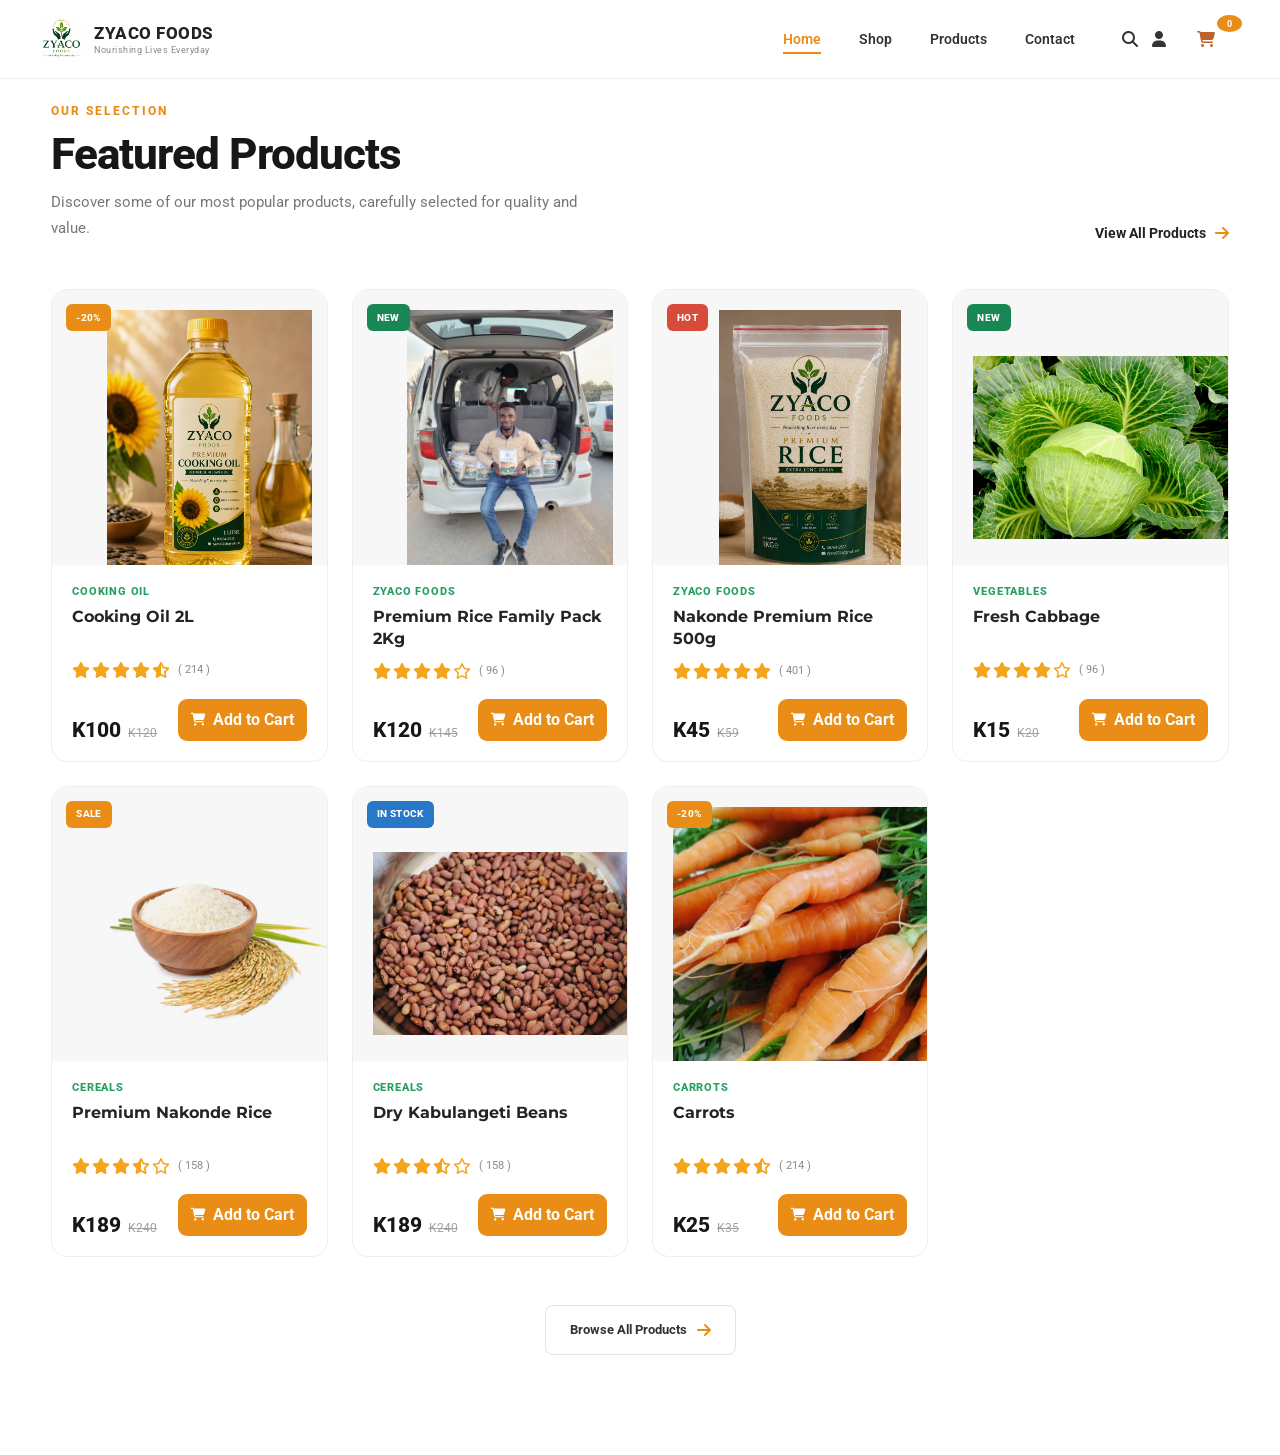
==== current.html @ b807fae6 "Add files via upload ziaco preview" ====
<!DOCTYPE html>
<html lang="en">
<head>
    <meta charset="UTF-8">
    <meta name="viewport" content="width=device-width, initial-scale=1.0">
    <title>Visa V</title>
    <!--GOOGLE FONTS LINKS-->
   <link
rel="stylesheet"
href="https://cdnjs.cloudflare.com/ajax/libs/font-awesome/6.5.1/css/all.min.css">

<!-- Google Fonts -->
<link rel="preconnect" href="https://fonts.googleapis.com">
<link rel="preconnect" href="https://fonts.gstatic.com" crossorigin>

<link
    href="https://fonts.googleapis.com/css2?family=Montserrat:wght@500;600;700;800&family=Roboto:wght@300;400;500;600;700;800&display=swap"
    rel="stylesheet">
    <link rel="stylesheet" href="CSS/global.css">
    <link rel="stylesheet" href="CSS/currentHeader.css">
    <link rel="stylesheet" href="CSS/currentHero.css">
    <link rel="stylesheet" href="CSS/featured-products.css">
    <link rel="stylesheet" href="CSS/current-featured.css">

</head>
<body>
<header class="site-header" id="siteHeader">

    <div class="header-container">

        <!-- LOGO -->
        <a href="index.html" class="brand" aria-label="Zyaco Foods Home">

            <div class="brand-logo">
                <img src="images/logo.jpeg" alt="Zyaco Foods logo">
            </div>

            <div class="brand-text">
                <span class="brand-name">ZYACO FOODS</span>
                <span class="brand-tagline">Nourishing Lives Everyday</span>
            </div>

        </a>


        <!-- DESKTOP / MOBILE NAVIGATION -->
        <nav class="main-navigation" id="mainNavigation" aria-label="Main navigation">

            <ul class="nav-list">

                <li class="nav-item">
                    <a href="index.html" class="nav-link active">
                        Home
                    </a>
                </li>

                <li class="nav-item">
                    <a href="shop.html" class="nav-link">
                        Shop
                    </a>
                </li>

                <li class="nav-item">
                    <a href="products.html" class="nav-link">
                        Products
                    </a>
                </li>

                <li class="nav-item">
                    <a href="contact.html" class="nav-link">
                        Contact
                    </a>
                </li>

            </ul>

        </nav>


        <!-- HEADER ACTIONS -->
        <div class="header-actions">

            <!-- SEARCH -->
            <button
                class="header-action search-btn"
                type="button"
                aria-label="Search products"
                title="Search">
                <i class="fas fa-search"></i>
            </button>


            <!-- ACCOUNT -->
            <a
                href="account.html"
                class="header-action account-btn"
                aria-label="My account"
                title="My account">
                <i class="fas fa-user"></i>
            </a>


            <!-- CART -->
            <a
                href="cart.html"
                class="header-action cart-btn"
                aria-label="Shopping cart"
                title="Shopping cart">

                <i class="fas fa-shopping-cart"></i>

                <span
                    class="cart-count"
                    id="cartCount">
                    0
                </span>

            </a>


            <!-- MOBILE MENU -->
            <button
                class="menu-toggle"
                id="menuToggle"
                type="button"
                aria-label="Open navigation menu"
                aria-expanded="false"
                aria-controls="mainNavigation">

                <span></span>
                <span></span>
                <span></span>

            </button>

        </div>

    </div>

</header>
<main>


   



<!--====================================
FEATURED PRODUCTS
=====================================-->

<section class="featured-products" id="featuredProducts">

<div class="featured-container">

    <!-- SECTION HEADER -->
    <div class="section-heading">

        <div class="section-heading-content">

            <span class="section-eyebrow">
                OUR SELECTION
            </span>

            <h2>
                Featured Products
            </h2>

            <p>
                Discover some of our most popular products,
                carefully selected for quality and value.
            </p>

        </div>

        <a href="shop.html" class="view-all-products">
            View All Products
            <i class="fas fa-arrow-right"></i>
        </a>

    </div>


    <!-- PRODUCT GRID -->
    <div class="featured-grid">


        <!-- PRODUCT 1 -->
        <article class="product-card">

            <div class="product-media">

                <span class="product-badge sale">
                    -20%
                </span>

                <button
                    class="product-wishlist"
                    type="button"
                    aria-label="Add Cooking Oil 2L to wishlist">

                    <i class="far fa-heart"></i>

                </button>

                <a
                    href="product-details.html"
                    class="product-image">

                    <img
                        src="images/cooking-oil.jpeg"
                        alt="Cooking Oil 2 litre"
                        loading="lazy">

                </a>

            </div>


            <div class="product-content">

                <span class="product-category">
                    Cooking Oil
                </span>

                <a
                    href="product-details.html"
                    class="product-name">

                    Cooking Oil 2L

                </a>


                <div class="product-rating">

                    <div class="stars" aria-label="4.5 out of 5 stars">

                        <i class="fas fa-star"></i>
                        <i class="fas fa-star"></i>
                        <i class="fas fa-star"></i>
                        <i class="fas fa-star"></i>
                        <i class="fas fa-star-half-alt"></i>

                    </div>

                    <span class="review-count">
                        214
                    </span>

                </div>


                <div class="product-footer">

                    <div class="product-price">

                        <span class="current-price">
                            K100
                        </span>

                        <span class="previous-price">
                            K120
                        </span>

                    </div>


                    <button
                        class="add-to-cart"
                        type="button"
                        data-product-id="cooking-oil-2l"
                        aria-label="Add Cooking Oil 2L to cart">

                        <i class="fas fa-shopping-cart"></i>

                        <span>Add to Cart</span>

                    </button>

                </div>

            </div>

        </article>


        <!-- PRODUCT 2 -->
        <article class="product-card">

            <div class="product-media">

                <span class="product-badge new">
                    NEW
                </span>

                <button
                    class="product-wishlist"
                    type="button"
                    aria-label="Add Premium Rice Family Pack to wishlist">

                    <i class="far fa-heart"></i>

                </button>

                <a
                    href="product-details.html"
                    class="product-image">

                    <img
                        src="images/zyacoimg (6).jpeg"
                        alt="Zyaco Foods Premium Rice Family Pack 2Kg"
                        loading="lazy">

                </a>

            </div>


            <div class="product-content">

                <span class="product-category">
                    Zyaco Foods
                </span>

                <a
                    href="product-details.html"
                    class="product-name">

                    Premium Rice Family Pack 2Kg

                </a>


                <div class="product-rating">

                    <div class="stars" aria-label="4 out of 5 stars">

                        <i class="fas fa-star"></i>
                        <i class="fas fa-star"></i>
                        <i class="fas fa-star"></i>
                        <i class="fas fa-star"></i>
                        <i class="far fa-star"></i>

                    </div>

                    <span class="review-count">
                        96
                    </span>

                </div>


                <div class="product-footer">

                    <div class="product-price">

                        <span class="current-price">
                            K120
                        </span>

                        <span class="previous-price">
                            K145
                        </span>

                    </div>


                    <button
                        class="add-to-cart"
                        type="button"
                        data-product-id="premium-rice-family-2kg"
                        aria-label="Add Premium Rice Family Pack to cart">

                        <i class="fas fa-shopping-cart"></i>

                        <span>Add to Cart</span>

                    </button>

                </div>

            </div>

        </article>


        <!-- PRODUCT 3 -->
        <article class="product-card">

            <div class="product-media">

                <span class="product-badge hot">
                    HOT
                </span>

                <button
                    class="product-wishlist"
                    type="button"
                    aria-label="Add Nakonde Premium Rice to wishlist">

                    <i class="far fa-heart"></i>

                </button>

                <a
                    href="product-details.html"
                    class="product-image">

                    <img
                        src="images/rice500g.jpeg"
                        alt="Nakonde Premium Rice 500g"
                        loading="lazy">

                </a>

            </div>


            <div class="product-content">

                <span class="product-category">
                    Zyaco Foods
                </span>

                <a
                    href="product-details.html"
                    class="product-name">

                    Nakonde Premium Rice 500g

                </a>


                <div class="product-rating">

                    <div class="stars" aria-label="5 out of 5 stars">

                        <i class="fas fa-star"></i>
                        <i class="fas fa-star"></i>
                        <i class="fas fa-star"></i>
                        <i class="fas fa-star"></i>
                        <i class="fas fa-star"></i>

                    </div>

                    <span class="review-count">
                        401
                    </span>

                </div>


                <div class="product-footer">

                    <div class="product-price">

                        <span class="current-price">
                            K45
                        </span>

                        <span class="previous-price">
                            K59
                        </span>

                    </div>


                    <button
                        class="add-to-cart"
                        type="button"
                        data-product-id="nakonde-rice-500g"
                        aria-label="Add Nakonde Premium Rice to cart">

                        <i class="fas fa-shopping-cart"></i>

                        <span>Add to Cart</span>

                    </button>

                </div>

            </div>

        </article>


        <!-- PRODUCT 4 -->
        <article class="product-card">

            <div class="product-media">

                <span class="product-badge new">
                    NEW
                </span>

                <button
                    class="product-wishlist"
                    type="button"
                    aria-label="Add Fresh Cabbage to wishlist">

                    <i class="far fa-heart"></i>

                </button>

                <a
                    href="product-details.html"
                    class="product-image">

                    <img
                        src="images/originalcabbage.jpg"
                        alt="Fresh cabbage"
                        loading="lazy">

                </a>

            </div>


            <div class="product-content">

                <span class="product-category">
                    Vegetables
                </span>

                <a
                    href="product-details.html"
                    class="product-name">

                    Fresh Cabbage

                </a>


                <div class="product-rating">

                    <div class="stars" aria-label="4 out of 5 stars">

                        <i class="fas fa-star"></i>
                        <i class="fas fa-star"></i>
                        <i class="fas fa-star"></i>
                        <i class="fas fa-star"></i>
                        <i class="far fa-star"></i>

                    </div>

                    <span class="review-count">
                        96
                    </span>

                </div>


                <div class="product-footer">

                    <div class="product-price">

                        <span class="current-price">
                            K15
                        </span>

                        <span class="previous-price">
                            K20
                        </span>

                    </div>


                    <button
                        class="add-to-cart"
                        type="button"
                        data-product-id="fresh-cabbage"
                        aria-label="Add Fresh Cabbage to cart">

                        <i class="fas fa-shopping-cart"></i>

                        <span>Add to Cart</span>

                    </button>

                </div>

            </div>

        </article>


        <!-- PRODUCT 5 -->
        <article class="product-card">

            <div class="product-media">

                <span class="product-badge sale">
                    SALE
                </span>

                <button
                    class="product-wishlist"
                    type="button"
                    aria-label="Add Premium Nakonde Rice to wishlist">

                    <i class="far fa-heart"></i>

                </button>

                <a
                    href="product-details.html"
                    class="product-image">

                    <img
                        src="images/white-jasmine-rice-wooden-bowl-with-paddy-rice-isolated-white-background_252965-471.avif"
                        alt="Premium Nakonde Rice"
                        loading="lazy">

                </a>

            </div>


            <div class="product-content">

                <span class="product-category">
                    Cereals
                </span>

                <a
                    href="product-details.html"
                    class="product-name">

                    Premium Nakonde Rice

                </a>


                <div class="product-rating">

                    <div class="stars" aria-label="4.5 out of 5 stars">

                        <i class="fas fa-star"></i>
                        <i class="fas fa-star"></i>
                        <i class="fas fa-star"></i>
                        <i class="fas fa-star-half-alt"></i>
                        <i class="far fa-star"></i>

                    </div>

                    <span class="review-count">
                        158
                    </span>

                </div>


                <div class="product-footer">

                    <div class="product-price">

                        <span class="current-price">
                            K189
                        </span>

                        <span class="previous-price">
                            K240
                        </span>

                    </div>


                    <button
                        class="add-to-cart"
                        type="button"
                        data-product-id="premium-nakonde-rice"
                        aria-label="Add Premium Nakonde Rice to cart">

                        <i class="fas fa-shopping-cart"></i>

                        <span>Add to Cart</span>

                    </button>

                </div>

            </div>

        </article>


        <!-- PRODUCT 6 -->
        <article class="product-card">

            <div class="product-media">

                <span class="product-badge stock">
                    IN STOCK
                </span>

                <button
                    class="product-wishlist"
                    type="button"
                    aria-label="Add Dry Kabulangeti Beans to wishlist">

                    <i class="far fa-heart"></i>

                </button>

                <a
                    href="product-details.html"
                    class="product-image">

                    <img
                        src="images/dryBeans.webp"
                        alt="Dry Kabulangeti Beans"
                        loading="lazy">

                </a>

            </div>


            <div class="product-content">

                <span class="product-category">
                    Cereals
                </span>

                <a
                    href="product-details.html"
                    class="product-name">

                    Dry Kabulangeti Beans

                </a>


                <div class="product-rating">

                    <div class="stars" aria-label="4.5 out of 5 stars">

                        <i class="fas fa-star"></i>
                        <i class="fas fa-star"></i>
                        <i class="fas fa-star"></i>
                        <i class="fas fa-star-half-alt"></i>
                        <i class="far fa-star"></i>

                    </div>

                    <span class="review-count">
                        158
                    </span>

                </div>


                <div class="product-footer">

                    <div class="product-price">

                        <span class="current-price">
                            K189
                        </span>

                        <span class="previous-price">
                            K240
                        </span>

                    </div>


                    <button
                        class="add-to-cart"
                        type="button"
                        data-product-id="dry-kabulangeti-beans"
                        aria-label="Add Dry Kabulangeti Beans to cart">

                        <i class="fas fa-shopping-cart"></i>

                        <span>Add to Cart</span>

                    </button>

                </div>

            </div>

        </article>

         <!-- PRODUCT 7 -->
        <article class="product-card">

            <div class="product-media">

                <span class="product-badge sale">
                    -20%
                </span>

                <button
                    class="product-wishlist"
                    type="button"
                    aria-label="Add Cooking Oil 2L to wishlist">

                    <i class="far fa-heart"></i>

                </button>

                <a
                    href="product-details.html"
                    class="product-image">

                    <img
                        src="images/suprcarrots.avif"
                        alt="Carrot"
                        loading="lazy">

                </a>

            </div>


            <div class="product-content">

                <span class="product-category">
                    Carrots
                </span>

                <a
                    href="product-details.html"
                    class="product-name">

                    Carrots

                </a>


                <div class="product-rating">

                    <div class="stars" aria-label="4.5 out of 5 stars">

                        <i class="fas fa-star"></i>
                        <i class="fas fa-star"></i>
                        <i class="fas fa-star"></i>
                        <i class="fas fa-star"></i>
                        <i class="fas fa-star-half-alt"></i>

                    </div>

                    <span class="review-count">
                        214
                    </span>

                </div>


                <div class="product-footer">

                    <div class="product-price">

                        <span class="current-price">
                            K25
                        </span>

                        <span class="previous-price">
                            K35
                        </span>

                    </div>


                    <button
                        class="add-to-cart"
                        type="button"
                        data-product-id="cooking-oil-2l"
                        aria-label="Add Cooking Oil 2L to cart">

                        <i class="fas fa-shopping-cart"></i>

                        <span>Add to Cart</span>

                    </button>

                </div>

            </div>

        </article>




    </div>


    <!-- MOBILE / BOTTOM CTA -->
    <div class="featured-bottom">

        <a href="shop.html" class="featured-shop-button">

            Browse All Products

            <i class="fas fa-arrow-right"></i>

        </a>

    </div>

</div>


</section>

</main>
<script src="CURRENTJS/currentHeader.js"></script>
<script src="CURRENTJS/currentHero.js"></script>
</body>
</html>
---- CSS/global.css ----
:root{
    --body-bg:#fff;
    --galaxy-bg:#CC5858;
    --babbage-bg:#ffae00;
    --btn-padding:10px 5px;

    --font-body:'Roboto', sans-serif;

    --font-heading:'Montserrat', sans-serif;
}



*{
    margin: 0;
    padding: 0;
    font-size: 1rem;
    font-family: var(--font-body);
}



body{
    background-color: #fff;
}
---- CSS/currentHeader.css ----
/* =========================================
   SITE HEADER
========================================= */

.site-header {

    position: fixed;
    top: 0;
    left: 0;

    width: 100%;

    z-index: 1000;

    background: rgba(255,255,255,.96);

    backdrop-filter: blur(12px);
    -webkit-backdrop-filter: blur(12px);

    border-bottom: 1px solid rgba(0,0,0,.06);

    transition:
        box-shadow .3s ease,
        background .3s ease;

}


/* =========================================
   HEADER CONTAINER
========================================= */

.header-container {

    width: min(94%, 1400px);

    min-height: 78px;

    margin: 0 auto;

    display: flex;

    align-items: center;

    justify-content: space-between;

    gap: 30px;

}


/* =========================================
   BRAND
========================================= */

.brand {

    display: flex;

    align-items: center;

    gap: 10px;

    text-decoration: none;

    flex-shrink: 0;

}


.brand-logo {

    width: 46px;
    height: 46px;

    border-radius: 10px;

    overflow: hidden;

}


.brand-logo img {

    width: 100%;
    height: 100%;

    object-fit: cover;

}


.brand-text {

    display: flex;

    flex-direction: column;

}


.brand-name {

    color: #222;

    font-size: 17px;

    font-weight: 800;

    letter-spacing: .5px;

}


.brand-tagline {

    color: #888;

    font-size: 9px;

    margin-top: 2px;

    letter-spacing: .5px;

}


/* =========================================
   NAVIGATION
========================================= */

.main-navigation {

    margin-left: auto;

}


.nav-list {

    list-style: none;

    display: flex;

    align-items: center;

    gap: 8px;

    margin: 0;
    padding: 0;

}


.nav-link {

    position: relative;

    display: block;

    padding: 10px 15px;

    color: #333;

    text-decoration: none;

    font-size: 14px;

    font-weight: 600;

    transition: color .25s ease;

}


.nav-link::after {

    content: "";

    position: absolute;

    left: 15px;
    right: 15px;

    bottom: 3px;

    height: 2px;

    background: #e98d16;

    transform: scaleX(0);

    transform-origin: center;

    transition: transform .25s ease;

}


.nav-link:hover,
.nav-link.active {

    color: #e98d16;

}


.nav-link:hover::after,
.nav-link.active::after {

    transform: scaleX(1);

}


/* =========================================
   HEADER ACTIONS
========================================= */

.header-actions {

    display: flex;

    align-items: center;

    gap: 8px;

}


.header-action {

    position: relative;

    width: 40px;
    height: 40px;

    display: grid;

    place-items: center;

    border: none;

    background: transparent;

    color: #333;

    border-radius: 50%;

    text-decoration: none;

    cursor: pointer;

    transition:
        background .25s ease,
        color .25s ease,
        transform .25s ease;

}


.header-action:hover {

    background: #e98d16;

    color: #fff;

    transform: translateY(-2px);

}


/* =========================================
   CART COUNT
========================================= */

.cart-count {

    position: absolute;

    top: -2px;
    right: -2px;

    min-width: 17px;
    height: 17px;

    padding: 0 4px;

    display: grid;
    place-items: center;

    background: #e98d16;

    color: #fff;

    border-radius: 50%;

    font-size: 9px;

    font-weight: 700;

    border: 2px solid #fff;

}


/* =========================================
   MOBILE MENU BUTTON
========================================= */

.menu-toggle {

    width: 42px;
    height: 42px;

    display: none;

    align-items: center;
    justify-content: center;

    flex-direction: column;

    gap: 5px;

    border: none;

    background: #f6f6f6;

    border-radius: 10px;

    cursor: pointer;

}


.menu-toggle span {

    display: block;

    width: 20px;
    height: 2px;

    background: #333;

    border-radius: 10px;

    transition:
        transform .3s ease,
        opacity .3s ease;

}


/* =========================================
   MOBILE MENU OPEN STATE
========================================= */

.menu-toggle.active span:nth-child(1) {

    transform: translateY(7px) rotate(45deg);

}


.menu-toggle.active span:nth-child(2) {

    opacity: 0;

}


.menu-toggle.active span:nth-child(3) {

    transform: translateY(-7px) rotate(-45deg);

}


/* =========================================
   TABLET
========================================= */

@media (max-width: 950px) {

    .main-navigation {

        position: fixed;

        top: 78px;
        left: 0;

        width: 100%;

        background: #fff;

        border-bottom: 1px solid #eee;

        box-shadow: 0 15px 35px rgba(0,0,0,.08);

        transform: translateY(-120%);

        opacity: 0;

        visibility: hidden;

        transition:
            transform .35s ease,
            opacity .3s ease,
            visibility .3s ease;

    }


    .main-navigation.active {

        transform: translateY(0);

        opacity: 1;

        visibility: visible;

    }


    .nav-list {

        width: 100%;

        flex-direction: column;

        align-items: stretch;

        gap: 0;

        padding: 12px 5% 18px;

    }


    .nav-item {

        width: 100%;

    }


    .nav-link {

        padding: 15px;

        border-radius: 8px;

    }


    .nav-link:hover {

        background: #f8f8f8;

    }


    .nav-link::after {

        display: none;

    }


    .menu-toggle {

        display: flex;

    }

}


/* =========================================
   SMALL MOBILE
========================================= */

@media (max-width: 550px) {

    .header-container {

        min-height: 68px;

        width: 92%;

        gap: 10px;

    }


    .main-navigation {

        top: 68px;

    }


    .brand-logo {

        width: 40px;
        height: 40px;

    }


    .brand-name {

        font-size: 14px;

    }


    .brand-tagline {

        font-size: 8px;

    }


    .search-btn,
    .account-btn {

        display: none;

    }


    .header-actions {

        gap: 3px;

    }

}
---- CSS/currentHero.css ----
/* =========================================
   HERO
========================================= */

.hero {

    position: relative;

    width: 100%;

    height: min(720px, calc(100vh - 78px));

    min-height: 560px;

    overflow: hidden;

    margin-top: 78px;

    background: #111;

}


/* =========================================
   SLIDER
========================================= */

.hero-slider {

    position: relative;

    width: 100%;
    height: 100%;

    overflow: hidden;

}


/* =========================================
   SLIDE
========================================= */

.hero-slide {

    position: absolute;

    inset: 0;

    width: 100%;
    height: 100%;

    opacity: 0;

    visibility: hidden;

    transform: translateX(100%);

    transition:
        transform .9s cubic-bezier(.77,0,.18,1),
        opacity .6s ease,
        visibility .6s ease;

}


/* ACTIVE */

.hero-slide.active {

    opacity: 1;

    visibility: visible;

    transform: translateX(0);

}


/* =========================================
   IMAGE
========================================= */

.hero-image {

    position: absolute;

    inset: 0;

    width: 100%;
    height: 100%;

    object-fit: cover;

    object-position: center;

    transform: scale(1.02);

}


/* =========================================
   IMAGE OVERLAY
========================================= */

.hero-overlay {

    position: absolute;

    inset: 0;

    background:
        linear-gradient(
            90deg,
            rgba(0,0,0,.68) 0%,
            rgba(0,0,0,.42) 45%,
            rgba(0,0,0,.08) 100%
        );

}


/* =========================================
   HERO CONTENT
========================================= */

.hero-content {

    position: relative;

    z-index: 2;

    width: min(90%, 1200px);

    height: 100%;

    margin: 0 auto;

    display: flex;

    flex-direction: column;

    justify-content: center;

    align-items: flex-start;

    padding: 60px 0;

    color: #fff;

}


.hero-eyebrow {

    display: inline-block;

    margin-bottom: 18px;

    color: #e98d16;

    font-size: 12px;

    font-weight: 800;

    letter-spacing: 2px;

}


.hero-content h1,
.hero-content h2 {

    max-width: 700px;

    margin: 0 0 20px;

    font-size: clamp(42px, 6vw, 76px);

    line-height: 1.02;

    font-weight: 800;

    letter-spacing: -2px;

}


.hero-content h1 span,
.hero-content h2 span {

    display: block;

    color: #e98d16;

}


.hero-content p {

    max-width: 560px;

    margin: 0 0 30px;

    color: rgba(255,255,255,.88);

    font-size: 17px;

    line-height: 1.7;

}


/* =========================================
   HERO BUTTONS
========================================= */

.hero-buttons {

    display: flex;

    align-items: center;

    gap: 12px;

    flex-wrap: wrap;

}


.btn {

    display: inline-flex;

    align-items: center;

    justify-content: center;

    gap: 10px;

    min-height: 48px;

    padding: 0 24px;

    border-radius: 7px;

    text-decoration: none;

    font-size: 14px;

    font-weight: 700;

    transition:
        transform .25s ease,
        background .25s ease,
        color .25s ease;

}


.btn:hover {

    transform: translateY(-3px);

}


.btn-primary {

    background: #e98d16;

    color: #fff;

}


.btn-primary:hover {

    background: #d77e0d;

}


.btn-secondary {

    background: rgba(255,255,255,.12);

    color: #fff;

    border: 1px solid rgba(255,255,255,.35);

    backdrop-filter: blur(5px);

}


.btn-secondary:hover {

    background: #fff;

    color: #222;

}


/* =========================================
   HERO CONTROLS
========================================= */

.hero-controls {

    position: absolute;

    z-index: 10;

    left: 50%;

    bottom: 28px;

    transform: translateX(-50%);

    width: min(90%, 1200px);

    display: flex;

    align-items: center;

    justify-content: space-between;

}


.hero-arrow {

    width: 44px;
    height: 44px;

    display: grid;

    place-items: center;

    border: 1px solid rgba(255,255,255,.35);

    border-radius: 50%;

    background: rgba(0,0,0,.25);

    color: #fff;

    cursor: pointer;

    backdrop-filter: blur(5px);

    transition:
        background .25s ease,
        transform .25s ease;

}


.hero-arrow:hover {

    background: #e98d16;

    transform: scale(1.05);

}


.hero-dots {

    display: flex;

    align-items: center;

    gap: 8px;

}


.hero-dot {

    width: 8px;
    height: 8px;

    padding: 0;

    border: none;

    border-radius: 50%;

    background: rgba(255,255,255,.5);

    cursor: pointer;

    transition:
        width .3s ease,
        background .3s ease;

}


.hero-dot.active {

    width: 28px;

    border-radius: 10px;

    background: #e98d16;

}


/* =========================================
   MOBILE
========================================= */

@media (max-width: 700px) {

    .hero {

        height: calc(100svh - 68px);

        min-height: 600px;

        margin-top: 68px;

    }


    .hero-overlay {

        background:
            linear-gradient(
                90deg,
                rgba(0,0,0,.72),
                rgba(0,0,0,.3)
            );

    }


    .hero-content {

        width: 90%;

        padding-top: 30px;

    }


    .hero-content h1,
    .hero-content h2 {

        font-size: clamp(38px, 12vw, 58px);

        letter-spacing: -1.5px;

    }


    .hero-content p {

        font-size: 15px;

        line-height: 1.6;

    }


    .hero-controls {

        bottom: 18px;

    }


    .hero-arrow {

        width: 38px;
        height: 38px;

    }


    .btn {

        width: 100%;

    }


    .hero-buttons {

        width: 100%;

        max-width: 320px;

    }

}
---- CSS/featured-products.css ----
/*====================================
FEATURED PRODUCTS
====================================*/

.featured{

    width:100%;

    padding:90px 7%;

    background:#ffffff;

}

.section-title{

    text-align:center;

    margin-bottom:60px;

}

.section-title h2{

    font-size:2.4rem;

    color:#111827;

    margin-bottom:12px;

}

.section-title p{

    color:#6b7280;

    font-size:1rem;

}

/* Grid */

.featured-grid{

    display:grid;

    grid-template-columns:repeat(auto-fit,minmax(200px,1fr));

    gap:30px;

}

/* Card */

.product-card{

    background:#fff;

    border-radius:20px;

    overflow:hidden;

    position:relative;

    transition:.4s;
    cursor: pointer;

}

.product-card:hover{

    transform:translateY(-12px);

    box-shadow:0 10px 20px rgba(0,0,0,.15);

}

/* Badge */

.badge{

    position:absolute;

    top:15px;

    left:15px;

    background:#2563eb;

    color:#fff;

    padding:6px 14px;

    border-radius:30px;

    font-size:.8rem;

    font-weight:600;

    z-index:5;

}

/* Image */

.product-image{

    height:200px;

    background:inherit;

    overflow:hidden;
    display: flex;
    align-items: center;
    justify-content: center;
    padding:10px;

}

.product-image img{

    width:90%;
    height:100% -50px;


    object-fit:cover;

    transition:.6s;
    object-position:center top;
    border-radius: 3px;

}

.product-card:hover img{

    transform:scale(1.12);
        width:200px;

    height:200px;
}

/* Content */

.product-content{

    padding:22px;

}

.category{

    color:#0d915a;

    font-size:.85rem;

    font-weight:600;

}

.product-content h3{

    margin:12px 0;

    color:#636262;

    font-size:16px;
    font-family: Arial, Helvetica, sans-serif;
    font-weight: 600;
    transition: .4s ease;


}

.rating{

    display:flex;

    align-items:center;

    gap:4px;

    color:#f59e0b;

    margin:15px 0;

}

.rating span{

    color:#6b7280;

    margin-left:8px;

}

/* Price */

.price{

    display:flex;

    align-items:center;

    gap:12px;

    margin-bottom:22px;
    

}

.new-price{

    font-size:1.5rem;

    font-weight:700;

    color:#111827;

}

.old-price{

    color:#9ca3af;

    text-decoration:line-through;

}

/* Button */

.cart-btn{

    width:100%;

    height:48px;

    border:none;

    border-radius:12px;

    cursor:pointer;

    background:transparent;

    color:#be612b;

    font-size:.95rem;

    font-weight:600;

    transition:.35s;

}

.product-card:hover .cart-btn{

    background:#ffffff;

    transform:translateY(-2px);

    box-shadow:0 12px 30px #d3d3d34d;
    color: #31ac5a;

}

.cart-btn i{

    margin-right:8px;

}
.product-card:hover h3{
font-weight: 400;
font-size: 14px;
}
/* Responsive */

@media(max-width:768px){

.section-title h2{

font-size:2rem;

}

.featured{

padding:70px 20px;

}

.product-image{

height:220px;

}

}

@media(max-width:480px){

.featured-grid{

grid-template-columns:1fr;

}

.featured-grid .product-image{
    border-radius: 0;

}

.featured-grid .product-image img{
    border-radius: 0;
    width: 100%;
    object-position:center top;
    
}

}
---- CSS/current-featured.css ----
/* =========================================================
ZYACO FOODS
FEATURED PRODUCTS
========================================================= */

/* =========================================================
SECTION
========================================================= */

:root{
    --font-body:'Roboto', sans-serif;

    --font-heading:'Montserrat', sans-serif;

}

.featured-products {

width: 100%;

padding: 100px 0;

background: #ffffff;
font-family:var(--font-heading);


}

.featured-container {

width: min(92%, 1380px);

margin: 0 auto;


}

/* =========================================================
SECTION HEADING
========================================================= */

.section-heading {

display: flex;

align-items: flex-end;

justify-content: space-between;

gap: 40px;

margin-bottom: 48px;
font-family: var(--font-body);

}

.section-heading-content {


max-width: 650px;


}

.section-eyebrow {

display: inline-block;

margin-bottom: 12px;

color: #e98d16;

font-size: 12px;

font-weight: 800;

letter-spacing: 2px;

text-transform: uppercase;


}

.section-heading h2 {

margin: 0 0 12px;

color: #171717;

font-size: clamp(30px, 4vw, 44px);

line-height: 1.1;

font-weight: 800;

letter-spacing: -1px;


}

.section-heading p {

max-width: 560px;

margin: 0;

color: #777;

font-size: 15px;

line-height: 1.7;

}

/* =========================================================
VIEW ALL LINK
========================================================= */

.view-all-products {

display: inline-flex;

align-items: center;

gap: 9px;

flex-shrink: 0;

color: #222;

text-decoration: none;

font-size: 14px;

font-weight: 700;

white-space: nowrap;

transition:
    color .25s ease,
    gap .25s ease;


}

.view-all-products i {


color: #e98d16;

transition: transform .25s ease;


}

.view-all-products:hover {

color: #e98d16;

gap: 13px;


}

.view-all-products:hover i {


transform: translateX(3px);


}

/* =========================================================
PRODUCT GRID
========================================================= */

.featured-grid {


display: grid;

grid-template-columns:
    repeat(4, minmax(0, 1fr));

gap: 24px;


}

/* =========================================================
PRODUCT CARD
========================================================= */

.product-card {


position: relative;

display: flex;

flex-direction: column;

min-width: 0;

background: #ffffff;

border: 1px solid #eeeeee;

border-radius: 16px;

overflow: hidden;

transition:
    transform .3s ease,
    box-shadow .3s ease,
    border-color .3s ease;


}

.product-card:hover {

transform: translateY(-6px);

border-color: #e6e6e6;

box-shadow:
    0 18px 45px rgba(0, 0, 0, .09);


}

/* =========================================================
PRODUCT MEDIA
========================================================= */

.product-media {


position: relative;

width: 100%;

aspect-ratio: 1 / 1;

overflow: hidden;

background: #f7f7f7;


}

/* =========================================================
PRODUCT IMAGE
========================================================= */

.product-image {


display: flex;

align-items: center;

justify-content: center;

width: 100%;

height: 100%;

padding: 20px;

text-decoration: none;

overflow: hidden;


}

.product-image img {


display: block;

width: 100%;

height: 100%;

object-fit: contain;

object-position: center;

mix-blend-mode: multiply;

transition:
    transform .55s cubic-bezier(.2,.8,.2,1);


}

.product-card:hover .product-image img {


transform: scale(1.07);


}

/* =========================================================
BADGES
========================================================= */

.product-badge {


position: absolute;

top: 14px;

left: 14px;

z-index: 5;

display: inline-flex;

align-items: center;

justify-content: center;

min-height: 27px;

padding: 0 10px;

border-radius: 6px;

color: #ffffff;

font-size: 10px;

font-weight: 800;

letter-spacing: .4px;

line-height: 1;
font-family: roboto, arial;
}

.product-badge.sale {


background: #e98d16;

}

.product-badge.new {

background: #188754;

}

.product-badge.hot {


background: #d84a3a;


}

.product-badge.stock {


background: #2878c8;


}

/* =========================================================
WISHLIST
========================================================= */

.product-wishlist {


position: absolute;

top: 13px;

right: 13px;

z-index: 6;

width: 38px;

height: 38px;

display: grid;

place-items: center;

border: 1px solid rgba(0,0,0,.07);

border-radius: 50%;

background: rgba(255,255,255,.94);

color: #555;

cursor: pointer;

opacity: 0;

transform: translateY(-5px);

transition:
    opacity .25s ease,
    transform .25s ease,
    background .25s ease,
    color .25s ease;


}

.product-card:hover .product-wishlist {


opacity: 1;

transform: translateY(0);


}

.product-wishlist:hover {


background: #e98d16;

color: #ffffff;


}

/* =========================================================
PRODUCT CONTENT
========================================================= */

.product-content {


display: flex;

flex: 1;

flex-direction: column;

padding: 20px;


}

/* =========================================================
CATEGORY
========================================================= */

.product-category {


display: block;

margin-bottom: 8px;

color: #259e62;

font-size: 11px;

font-weight: 800;

letter-spacing: .8px;

text-transform: uppercase;


}

/* =========================================================
PRODUCT NAME
========================================================= */

.product-name {


display: -webkit-box;

min-height: 44px;

overflow: hidden;

color: #242424;

text-decoration: none;

font-size: 16px;

font-weight: 700;

line-height: 1.4;

-webkit-line-clamp:2;

-webkit-box-orient: vertical;

transition: color .25s ease;
font-family: var(--font-heading);


}

.product-name:hover {


color: #616160;


}

/* =========================================================
RATING
========================================================= */

.product-rating {


display: flex;

align-items: center;

gap: 8px;

margin-top: 12px;

}

.stars {


display: flex;

align-items: center;

gap: 2px;

color: #f4a51c;

font-size: 11px;


}

.review-count {


color: #8b8b8b;

font-size: 11px;


}

.review-count::before {

content: "(";


}

.review-count::after {

content: ")";

}

/* =========================================================
PRODUCT FOOTER
========================================================= */

.product-footer {

display: flex;

align-items: flex-end;

justify-content: space-between;

gap: 12px;

margin-top: auto;

padding-top: 20px;


}

/* =========================================================
PRICE
========================================================= */

.product-price {


display: flex;

align-items: baseline;

flex-wrap: wrap;

gap: 7px;

min-width: 0;


}

.current-price {


color: #171717;

font-size: 21px;

font-weight: 800;

line-height: 1;


}

.previous-price {

color: #a1a1a1;

font-size: 12px;

text-decoration: line-through;

}

/* =========================================================
ADD TO CART
========================================================= */

.add-to-cart {

display: inline-flex;

align-items: center;

justify-content: center;

gap: 7px;

min-width: 42px;

height: 42px;

padding: 0 13px;

flex-shrink: 0;

border: none;

border-radius: 9px;

background: #e98d16;

color: #ffffff;

cursor: pointer;

font-size: 12px;

font-weight: 700;

transition:
    background .25s ease,
    transform .25s ease,
    box-shadow .25s ease;


}

.add-to-cart i {


font-size: 13px;


}

.add-to-cart:hover {


background: #d77d0d;

transform: translateY(-2px);

box-shadow:
    0 8px 18px rgba(233,141,22,.25);


}

.add-to-cart:active {


transform: translateY(0);

}

/* =========================================================
BOTTOM CTA
========================================================= */

.featured-bottom {


display: flex;

justify-content: center;

margin-top: 48px;

}

.featured-shop-button {
display: inline-flex;

align-items: center;

justify-content: center;

gap: 10px;

min-height: 48px;

padding: 0 24px;

border: 1px solid #e3e3e3;

border-radius: 8px;

color: #333;

background: #ffffff;

text-decoration: none;

font-size: 13px;

font-weight: 700;

transition:
    background .25s ease,
    color .25s ease,
    border-color .25s ease,
    transform .25s ease;

}

.featured-shop-button i {

color: #e98d16;

transition: transform .25s ease;

}

.featured-shop-button:hover {

border-color: #e98d16;

background: #e98d16;

color: #ffffff;

transform: translateY(-2px);

}

.featured-shop-button:hover i {

color: #ffffff;

transform: translateX(3px);

}

/* =========================================================
LARGE TABLET
========================================================= */

@media (max-width: 1100px) {

.featured-grid {

    grid-template-columns:
        repeat(3, minmax(0, 1fr));

}

}

/* =========================================================
TABLET
========================================================= */

@media (max-width: 800px) {


.featured-products {

    padding: 80px 0;

}


.section-heading {

    align-items: flex-start;

    flex-direction: column;

    gap: 18px;

    margin-bottom: 35px;

}


.featured-grid {

    grid-template-columns:
        repeat(2, minmax(0, 1fr));

    gap: 18px;

}


.product-content {

    padding: 17px;

}


.product-image {

    padding: 15px;

}


.product-wishlist {

    opacity: 1;

    transform: none;

}


.add-to-cart span {

    display: none;

}


.add-to-cart {

    width: 42px;

    padding: 0;

}

}

/* =========================================================
MOBILE
========================================================= */

@media (max-width: 520px) {

.featured-products {

    padding: 65px 0;

}


.featured-container {

    width: 92%;

}


.section-heading h2 {

    font-size: 30px;

}


.section-heading p {

    font-size: 14px;

}


.view-all-products {

    font-size: 13px;

}


.featured-grid {

    grid-template-columns:
        repeat(2, minmax(0, 1fr));

    gap: 12px;

}


.product-media {

    aspect-ratio: 1 / 1;

}


.product-image {

    padding: 10px;

}


.product-content {

    padding: 13px;

}


.product-category {

    margin-bottom: 6px;

    font-size: 9px;

}


.product-name {

    min-height: 38px;

    font-size: 13px;

    line-height: 1.45;

}


.product-rating {

    gap: 5px;

    margin-top: 9px;

}


.stars {

    font-size: 9px;

}


.review-count {

    font-size: 9px;

}


.product-footer {

    gap: 7px;

    padding-top: 14px;

}


.current-price {

    font-size: 16px;

}


.previous-price {

    font-size: 9px;

}


.product-badge {

    top: 9px;

    left: 9px;

    min-height: 23px;

    padding: 0 7px;

    font-size: 8px;

}


.product-wishlist {

    top: 8px;

    right: 8px;

    width: 31px;

    height: 31px;

    font-size: 11px;

}


.add-to-cart {

    width: 36px;

    height: 36px;

    min-width: 36px;

    border-radius: 8px;

}


.add-to-cart i {

    font-size: 11px;

}


.featured-bottom {

    margin-top: 35px;

}

}

/* =========================================================
VERY SMALL DEVICES
========================================================= */

@media (max-width: 360px) {

.featured-grid {

    gap: 9px;

}


.product-content {

    padding: 11px;

}


.product-name {

    font-size: 12px;

}


.current-price {

    font-size: 15px;

}


}

/* =========================================================
REDUCED MOTION
========================================================= */

@media (prefers-reduced-motion: reduce) {

.product-card,
.product-image img,
.product-wishlist,
.add-to-cart,
.view-all-products,
.featured-shop-button {

    transition: none;

}

}
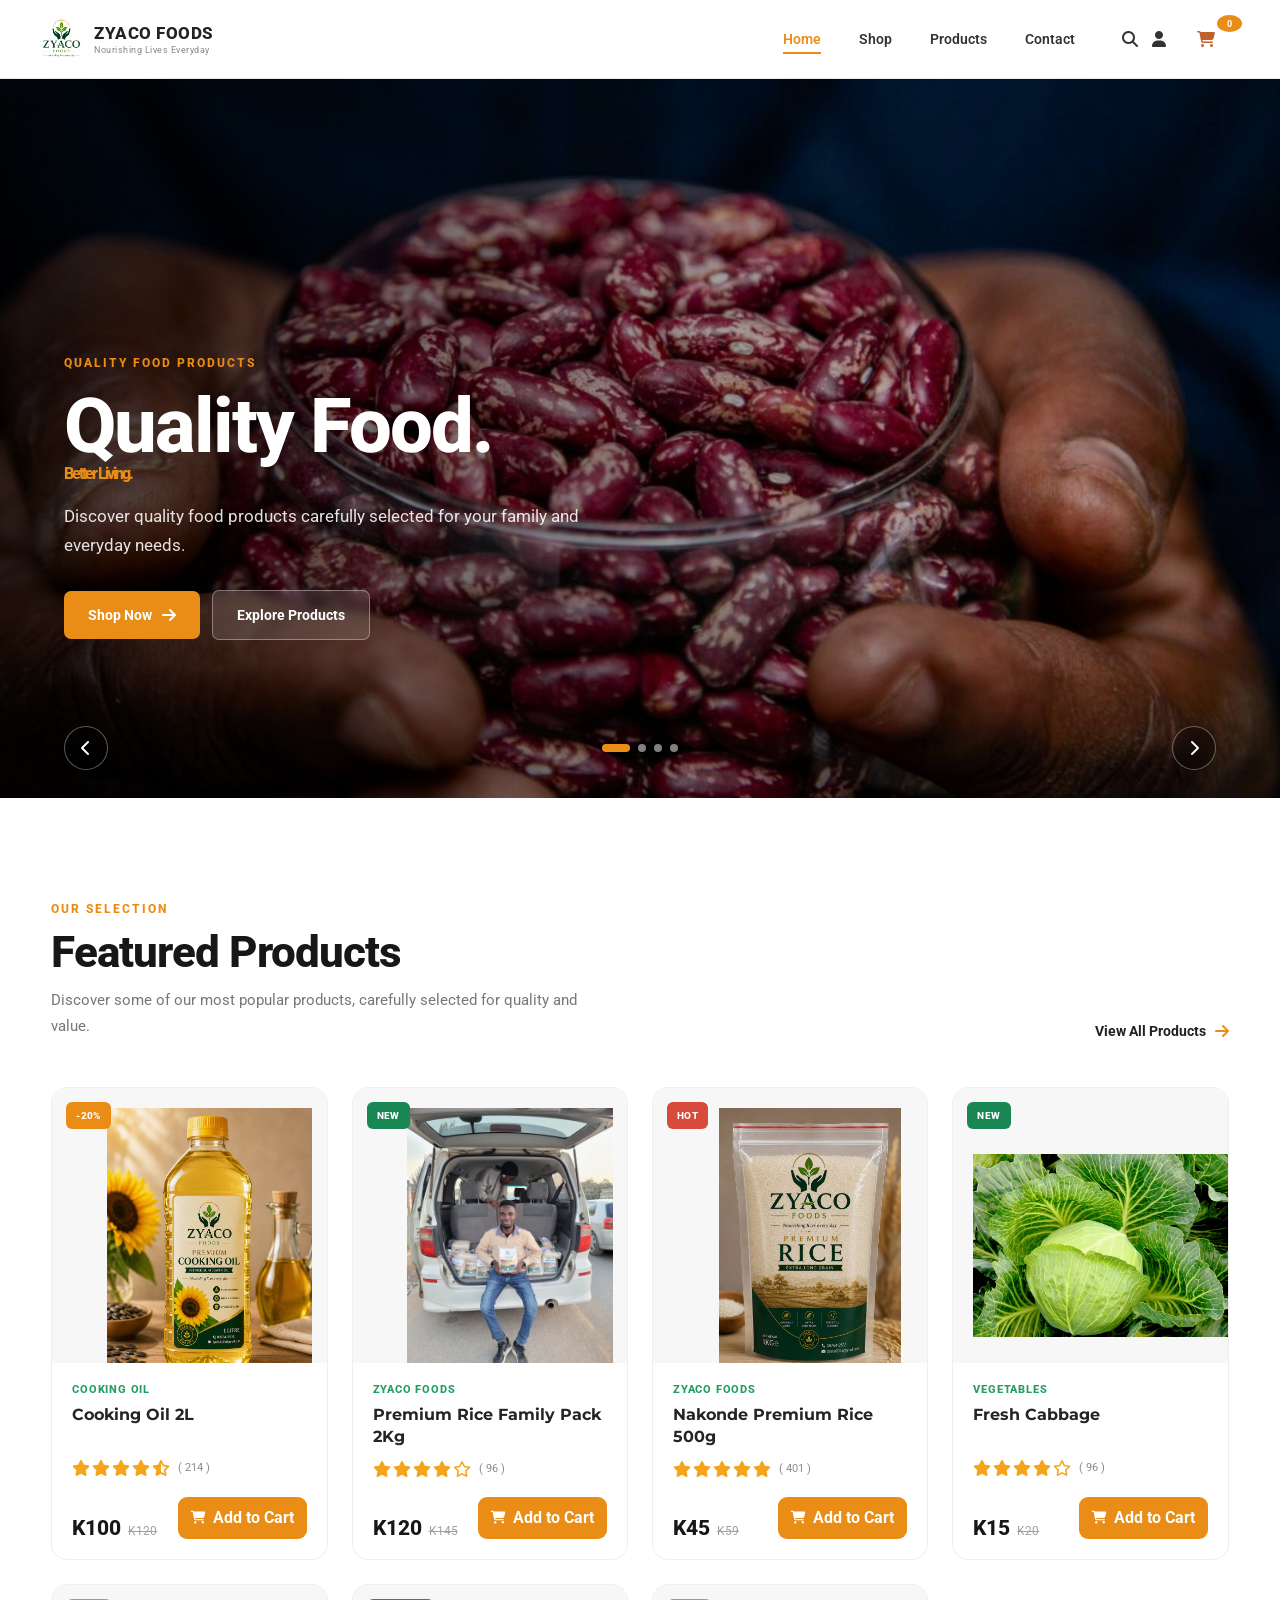
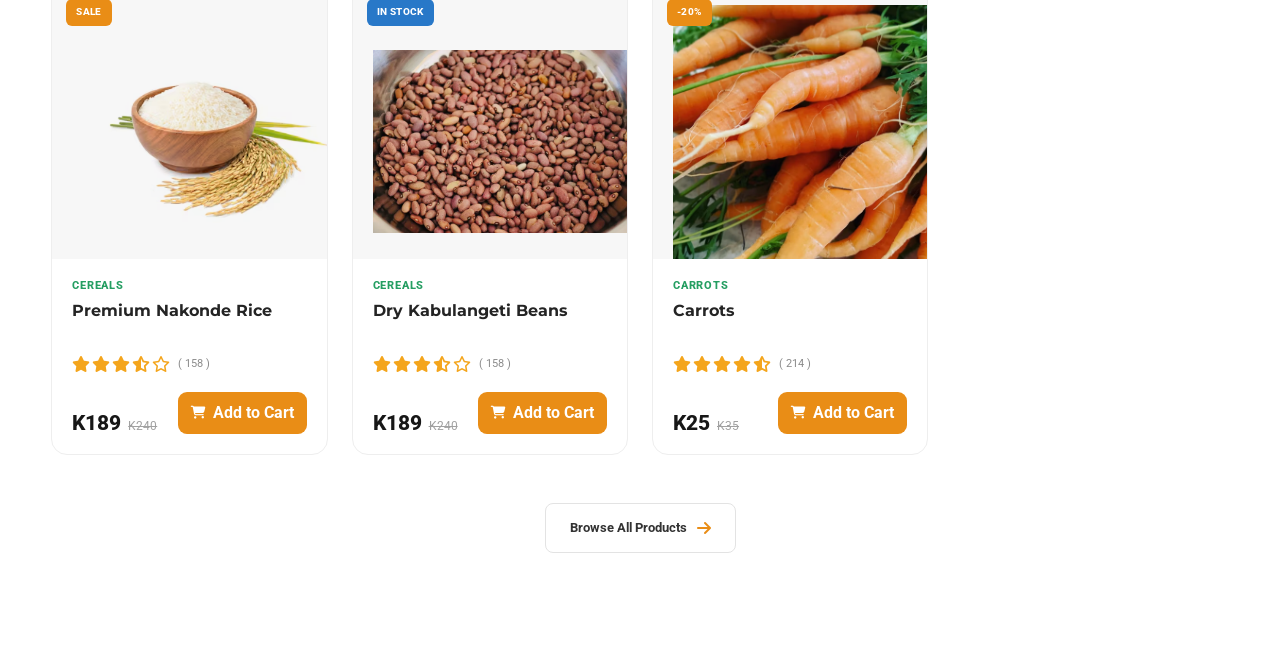
==== commit 4e658547: "Update current.html" ====
--- a/current.html
+++ b/current.html
@@ -3,7 +3,7 @@
 <head>
     <meta charset="UTF-8">
     <meta name="viewport" content="width=device-width, initial-scale=1.0">
-    <title>Visa V</title>
+    <title>Zyaco foods</title>
     <!--GOOGLE FONTS LINKS-->
    <link
 rel="stylesheet"
@@ -141,6 +141,236 @@
 <main>
 
 
+<!--CURRENT HERO SECTION-->
+
+
+<section class="hero" id="hero">
+
+    <div class="hero-slider" id="heroSlider">
+
+        <!-- SLIDE 1 -->
+        <article class="hero-slide active">
+
+            <img
+                src="images/beans2.jpg"
+                alt="Premium packaged rice"
+                class="hero-image">
+
+            <div class="hero-overlay"></div>
+
+            <div class="hero-content">
+
+                <span class="hero-eyebrow">
+                    QUALITY FOOD PRODUCTS
+                </span>
+
+                <h1>
+                    Quality Food.
+                    <span>Better Living.</span>
+                </h1>
+
+                <p>
+                    Discover quality food products carefully selected
+                    for your family and everyday needs.
+                </p>
+
+                <div class="hero-buttons">
+
+                    <a href="shop.html" class="btn btn-primary">
+                        Shop Now
+                        <i class="fas fa-arrow-right"></i>
+                    </a>
+
+                    <a href="products.html" class="btn btn-secondary">
+                        Explore Products
+                    </a>
+
+                </div>
+
+            </div>
+
+        </article>
+
+
+        <!-- SLIDE 2 -->
+        <article class="hero-slide">
+
+            <img
+                src="images/zyacoimg (8).jpeg"
+                alt="Fresh vegetables"
+                class="hero-image">
+
+            <div class="hero-overlay"></div>
+
+            <div class="hero-content">
+
+                <span class="hero-eyebrow">
+                    FRESH &amp; QUALITY
+                </span>
+
+                <h2>
+                    Fresh Products
+                    <span>For Your Family.</span>
+                </h2>
+
+                <p>
+                    Quality ingredients sourced with care and delivered
+                    with reliability.
+                </p>
+
+                <div class="hero-buttons">
+
+                    <a href="shop.html" class="btn btn-primary">
+                        Shop Fresh
+                        <i class="fas fa-arrow-right"></i>
+                    </a>
+
+                </div>
+
+            </div>
+
+        </article>
+
+
+        <!-- SLIDE 3 -->
+        <article class="hero-slide">
+
+            <img
+                src="images/cooking-oil.jpeg"
+                alt="Rice field" class="hero-image">
+
+            <div class="hero-overlay"></div>
+
+            <div class="hero-content">
+
+                <span class="hero-eyebrow">
+                    FROM FARM TO TABLE
+                </span>
+
+                <h2>
+                    Naturally
+                    <span>Better.</span>
+                </h2>
+
+                <p>
+                    Bringing quality agricultural products closer
+                    to your home.
+                </p>
+
+                <div class="hero-buttons">
+
+                    <a href="shop.html" class="btn btn-primary">
+                        Shop Products
+                        <i class="fas fa-arrow-right"></i>
+                    </a>
+
+                </div>
+
+            </div>
+
+        </article>
+
+
+        <!-- SLIDE 4 -->
+        <article class="hero-slide">
+
+            <img
+                src="images/white-jasmine-rice-wooden-bowl-with-paddy-rice-isolated-white-background_252965-471.avif"
+                alt="Premium jasmine rice"
+                class="hero-image">
+
+            <div class="hero-overlay"></div>
+
+            <div class="hero-content">
+
+                <span class="hero-eyebrow">
+                    PREMIUM SELECTION
+                </span>
+
+                <h2>
+                    Good Food
+                    <span>Starts Here.</span>
+                </h2>
+
+                <p>
+                    Shop our growing selection of quality food products.
+                </p>
+
+                <div class="hero-buttons">
+
+                    <a href="shop.html" class="btn btn-primary">
+                        Shop Now
+                        <i class="fas fa-arrow-right"></i>
+                    </a>
+
+                </div>
+
+            </div>
+
+        </article>
+
+    </div>
+
+
+    <!-- SLIDER CONTROLS -->
+    <div class="hero-controls">
+
+        <button
+            class="hero-arrow hero-prev"
+            id="heroPrev"
+            type="button"
+            aria-label="Previous slide">
+
+            <i class="fas fa-chevron-left"></i>
+
+        </button>
+
+
+        <div
+            class="hero-dots"
+            id="heroDots"
+            aria-label="Hero slide navigation">
+
+            <button
+                class="hero-dot active"
+                type="button"
+                aria-label="Go to slide 1">
+            </button>
+
+            <button
+                class="hero-dot"
+                type="button"
+                aria-label="Go to slide 2">
+            </button>
+
+            <button
+                class="hero-dot"
+                type="button"
+                aria-label="Go to slide 3">
+            </button>
+
+            <button
+                class="hero-dot"
+                type="button"
+                aria-label="Go to slide 4">
+            </button>
+
+        </div>
+
+
+        <button
+            class="hero-arrow hero-next"
+            id="heroNext"
+            type="button"
+            aria-label="Next slide">
+
+            <i class="fas fa-chevron-right"></i>
+
+        </button>
+
+    </div>
+
+</section>
    
 
 
@@ -911,4 +1141,4 @@
 <script src="CURRENTJS/currentHeader.js"></script>
 <script src="CURRENTJS/currentHero.js"></script>
 </body>
-</html>+</html>
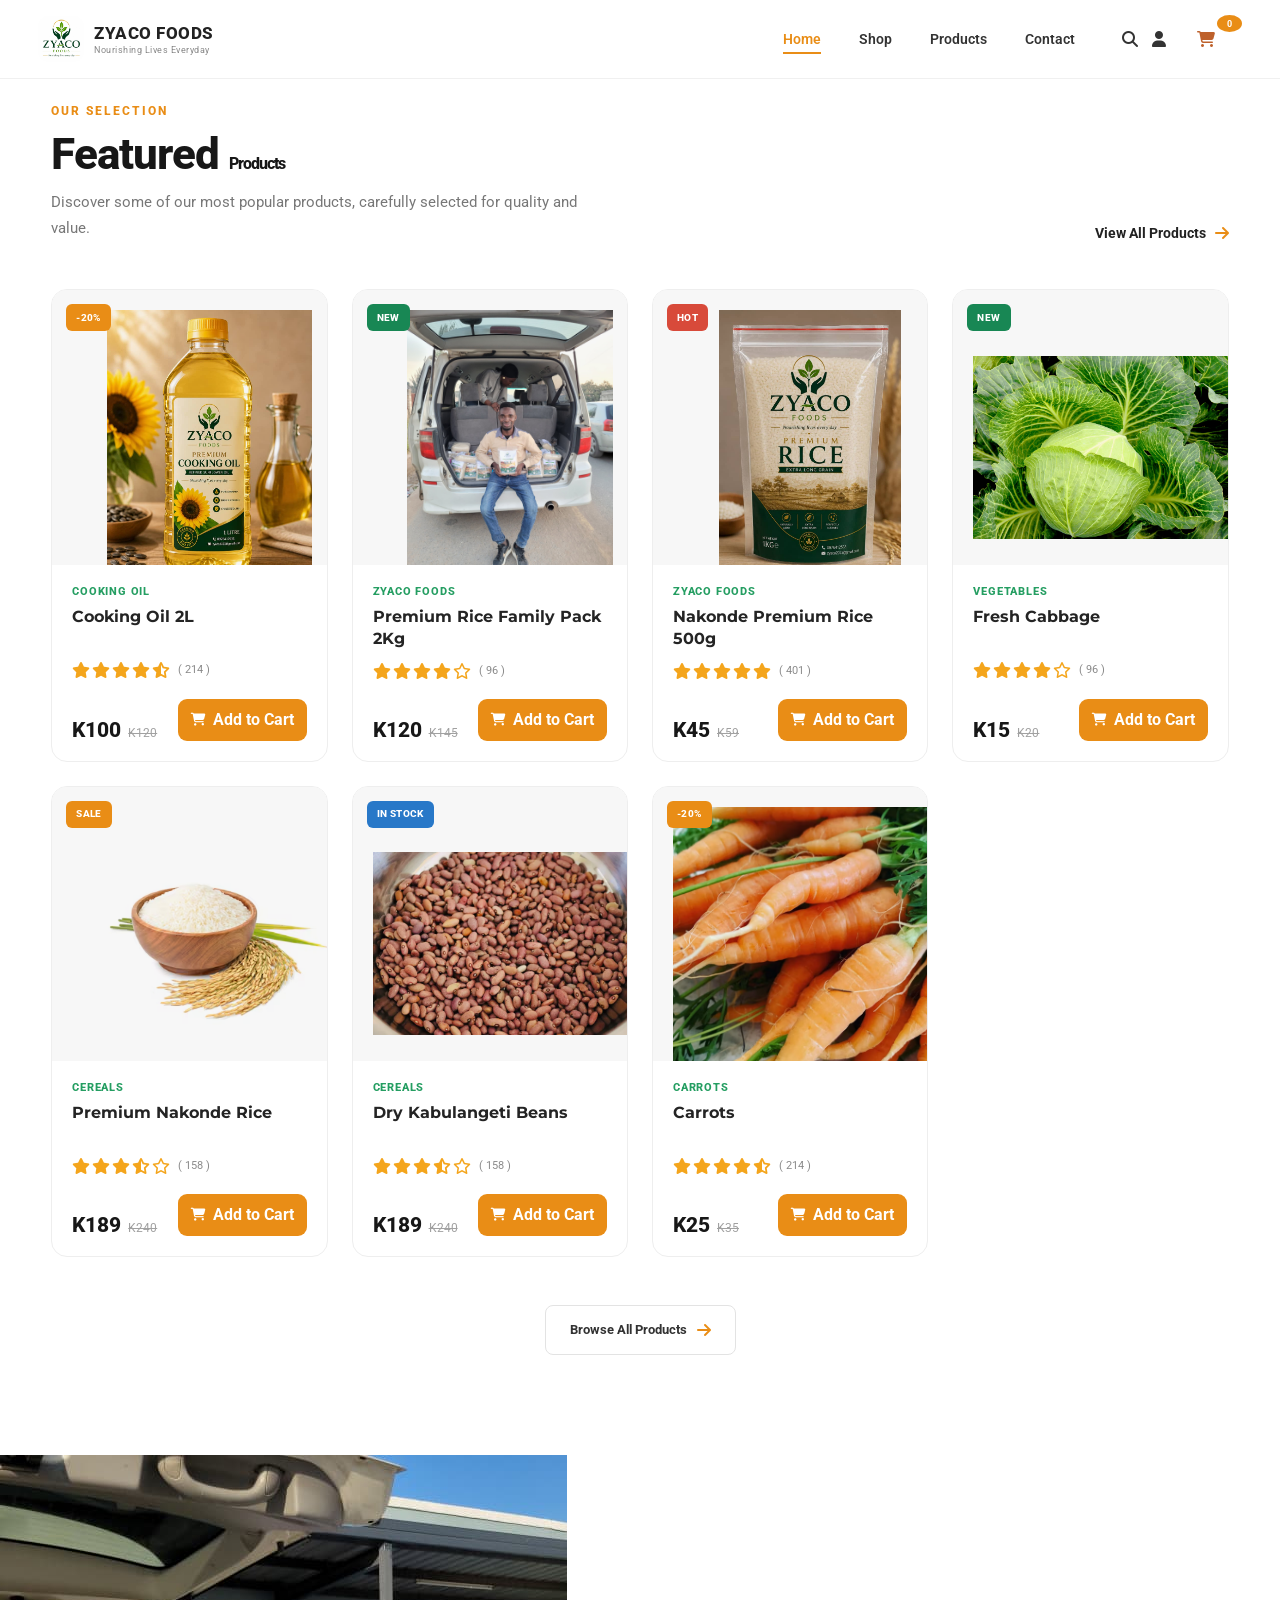
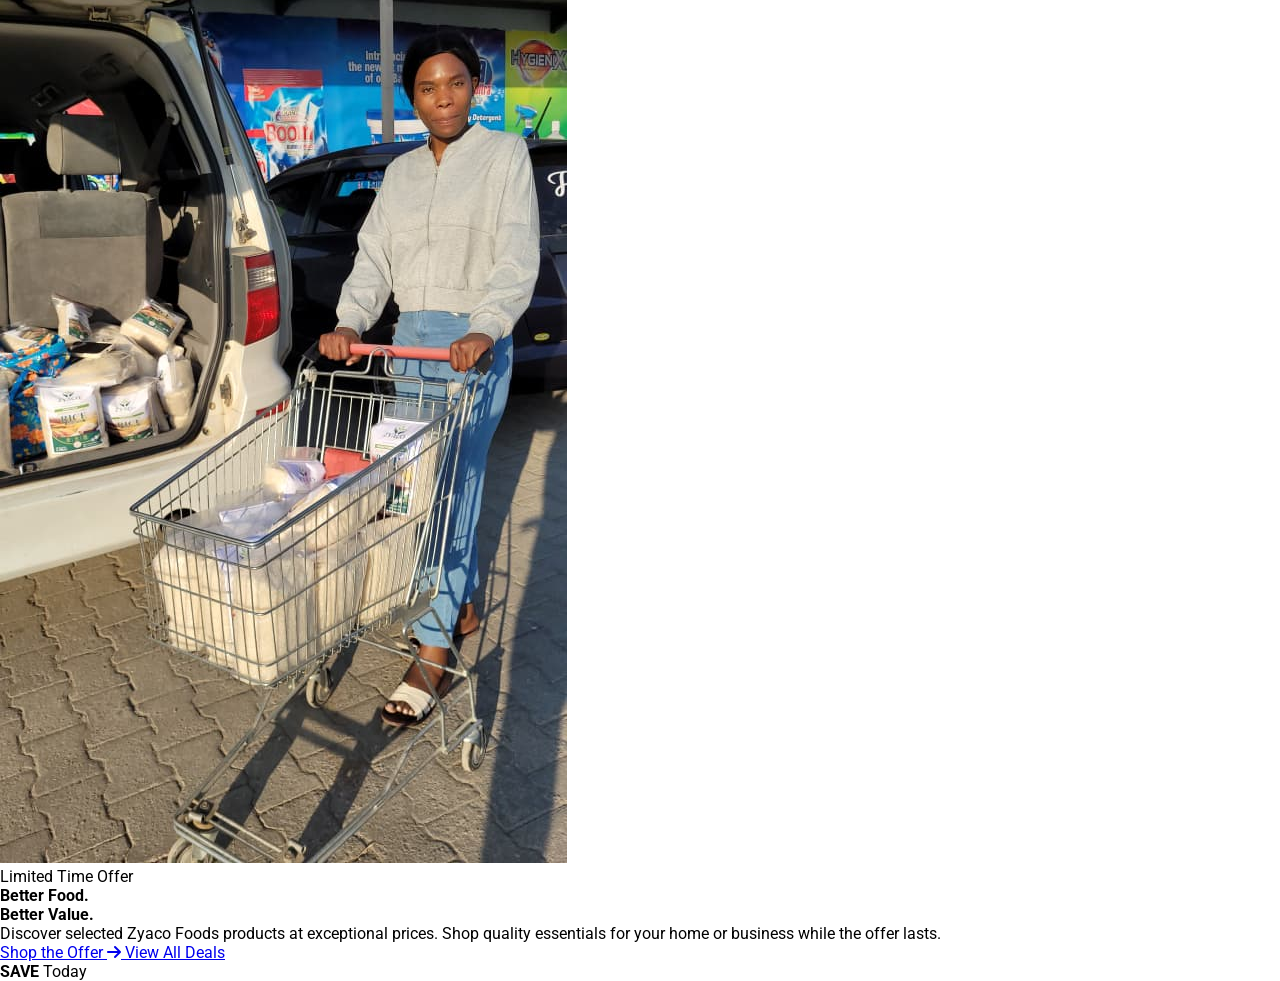
==== commit 368fd43d: "Update current.html UPGRADE2" ====
--- a/current.html
+++ b/current.html
@@ -3,7 +3,7 @@
 <head>
     <meta charset="UTF-8">
     <meta name="viewport" content="width=device-width, initial-scale=1.0">
-    <title>Zyaco foods</title>
+    <title>Visa V</title>
     <!--GOOGLE FONTS LINKS-->
    <link
 rel="stylesheet"
@@ -21,6 +21,7 @@
     <link rel="stylesheet" href="CSS/currentHero.css">
     <link rel="stylesheet" href="CSS/featured-products.css">
     <link rel="stylesheet" href="CSS/current-featured.css">
+    <link rel="stylesheet" href="CSS/moreStyle-current.css">
 
 </head>
 <body>
@@ -141,236 +142,6 @@
 <main>
 
 
-<!--CURRENT HERO SECTION-->
-
-
-<section class="hero" id="hero">
-
-    <div class="hero-slider" id="heroSlider">
-
-        <!-- SLIDE 1 -->
-        <article class="hero-slide active">
-
-            <img
-                src="images/beans2.jpg"
-                alt="Premium packaged rice"
-                class="hero-image">
-
-            <div class="hero-overlay"></div>
-
-            <div class="hero-content">
-
-                <span class="hero-eyebrow">
-                    QUALITY FOOD PRODUCTS
-                </span>
-
-                <h1>
-                    Quality Food.
-                    <span>Better Living.</span>
-                </h1>
-
-                <p>
-                    Discover quality food products carefully selected
-                    for your family and everyday needs.
-                </p>
-
-                <div class="hero-buttons">
-
-                    <a href="shop.html" class="btn btn-primary">
-                        Shop Now
-                        <i class="fas fa-arrow-right"></i>
-                    </a>
-
-                    <a href="products.html" class="btn btn-secondary">
-                        Explore Products
-                    </a>
-
-                </div>
-
-            </div>
-
-        </article>
-
-
-        <!-- SLIDE 2 -->
-        <article class="hero-slide">
-
-            <img
-                src="images/zyacoimg (8).jpeg"
-                alt="Fresh vegetables"
-                class="hero-image">
-
-            <div class="hero-overlay"></div>
-
-            <div class="hero-content">
-
-                <span class="hero-eyebrow">
-                    FRESH &amp; QUALITY
-                </span>
-
-                <h2>
-                    Fresh Products
-                    <span>For Your Family.</span>
-                </h2>
-
-                <p>
-                    Quality ingredients sourced with care and delivered
-                    with reliability.
-                </p>
-
-                <div class="hero-buttons">
-
-                    <a href="shop.html" class="btn btn-primary">
-                        Shop Fresh
-                        <i class="fas fa-arrow-right"></i>
-                    </a>
-
-                </div>
-
-            </div>
-
-        </article>
-
-
-        <!-- SLIDE 3 -->
-        <article class="hero-slide">
-
-            <img
-                src="images/cooking-oil.jpeg"
-                alt="Rice field" class="hero-image">
-
-            <div class="hero-overlay"></div>
-
-            <div class="hero-content">
-
-                <span class="hero-eyebrow">
-                    FROM FARM TO TABLE
-                </span>
-
-                <h2>
-                    Naturally
-                    <span>Better.</span>
-                </h2>
-
-                <p>
-                    Bringing quality agricultural products closer
-                    to your home.
-                </p>
-
-                <div class="hero-buttons">
-
-                    <a href="shop.html" class="btn btn-primary">
-                        Shop Products
-                        <i class="fas fa-arrow-right"></i>
-                    </a>
-
-                </div>
-
-            </div>
-
-        </article>
-
-
-        <!-- SLIDE 4 -->
-        <article class="hero-slide">
-
-            <img
-                src="images/white-jasmine-rice-wooden-bowl-with-paddy-rice-isolated-white-background_252965-471.avif"
-                alt="Premium jasmine rice"
-                class="hero-image">
-
-            <div class="hero-overlay"></div>
-
-            <div class="hero-content">
-
-                <span class="hero-eyebrow">
-                    PREMIUM SELECTION
-                </span>
-
-                <h2>
-                    Good Food
-                    <span>Starts Here.</span>
-                </h2>
-
-                <p>
-                    Shop our growing selection of quality food products.
-                </p>
-
-                <div class="hero-buttons">
-
-                    <a href="shop.html" class="btn btn-primary">
-                        Shop Now
-                        <i class="fas fa-arrow-right"></i>
-                    </a>
-
-                </div>
-
-            </div>
-
-        </article>
-
-    </div>
-
-
-    <!-- SLIDER CONTROLS -->
-    <div class="hero-controls">
-
-        <button
-            class="hero-arrow hero-prev"
-            id="heroPrev"
-            type="button"
-            aria-label="Previous slide">
-
-            <i class="fas fa-chevron-left"></i>
-
-        </button>
-
-
-        <div
-            class="hero-dots"
-            id="heroDots"
-            aria-label="Hero slide navigation">
-
-            <button
-                class="hero-dot active"
-                type="button"
-                aria-label="Go to slide 1">
-            </button>
-
-            <button
-                class="hero-dot"
-                type="button"
-                aria-label="Go to slide 2">
-            </button>
-
-            <button
-                class="hero-dot"
-                type="button"
-                aria-label="Go to slide 3">
-            </button>
-
-            <button
-                class="hero-dot"
-                type="button"
-                aria-label="Go to slide 4">
-            </button>
-
-        </div>
-
-
-        <button
-            class="hero-arrow hero-next"
-            id="heroNext"
-            type="button"
-            aria-label="Next slide">
-
-            <i class="fas fa-chevron-right"></i>
-
-        </button>
-
-    </div>
-
-</section>
    
 
 
@@ -393,7 +164,7 @@
             </span>
 
             <h2>
-                Featured Products
+                Featured <span class="fichad-product">Products</span>
             </h2>
 
             <p>
@@ -491,6 +262,605 @@
 
                         <span class="previous-price">
                             K120
+                        </span>
+
+                    </div>
+
+
+                    <button
+                        class="add-to-cart"
+                        type="button"
+                        data-product-id="cooking-oil-2l"
+                        aria-label="Add Cooking Oil 2L to cart" title="Add to Card">
+
+                        <i class="fas fa-shopping-cart" title="Add to Card"></i>
+
+                        <span>Add to Cart</span>
+
+                    </button>
+
+                </div>
+
+            </div>
+
+        </article>
+
+
+        <!-- PRODUCT 2 -->
+        <article class="product-card">
+
+            <div class="product-media">
+
+                <span class="product-badge new">
+                    NEW
+                </span>
+
+                <button
+                    class="product-wishlist"
+                    type="button"
+                    aria-label="Add Premium Rice Family Pack to wishlist">
+
+                    <i class="far fa-heart"></i>
+
+                </button>
+
+                <a
+                    href="product-details.html"
+                    class="product-image">
+
+                    <img
+                        src="images/zyacoimg (6).jpeg"
+                        alt="Zyaco Foods Premium Rice Family Pack 2Kg"
+                        loading="lazy">
+
+                </a>
+
+            </div>
+
+
+            <div class="product-content">
+
+                <span class="product-category">
+                    Zyaco Foods
+                </span>
+
+                <a
+                    href="product-details.html"
+                    class="product-name">
+
+                    Premium Rice Family Pack 2Kg
+
+                </a>
+
+
+                <div class="product-rating">
+
+                    <div class="stars" aria-label="4 out of 5 stars">
+
+                        <i class="fas fa-star"></i>
+                        <i class="fas fa-star"></i>
+                        <i class="fas fa-star"></i>
+                        <i class="fas fa-star"></i>
+                        <i class="far fa-star"></i>
+
+                    </div>
+
+                    <span class="review-count">
+                        96
+                    </span>
+
+                </div>
+
+
+                <div class="product-footer">
+
+                    <div class="product-price">
+
+                        <span class="current-price">
+                            K120
+                        </span>
+
+                        <span class="previous-price">
+                            K145
+                        </span>
+
+                    </div>
+
+
+                    <button
+                        class="add-to-cart"
+                        type="button"
+                        data-product-id="premium-rice-family-2kg"
+                        aria-label="Add Premium Rice Family Pack to cart" title="Add to Card">
+
+                        <i class="fas fa-shopping-cart"></i>
+
+                        <span>Add to Cart</span>
+
+                    </button>
+
+                </div>
+
+            </div>
+
+        </article>
+
+
+        <!-- PRODUCT 3 -->
+        <article class="product-card">
+
+            <div class="product-media">
+
+                <span class="product-badge hot">
+                    HOT
+                </span>
+
+                <button
+                    class="product-wishlist"
+                    type="button"
+                    aria-label="Add Nakonde Premium Rice to wishlist">
+
+                    <i class="far fa-heart"></i>
+
+                </button>
+
+                <a
+                    href="product-details.html"
+                    class="product-image">
+
+                    <img
+                        src="images/rice500g.jpeg"
+                        alt="Nakonde Premium Rice 500g"
+                        loading="lazy">
+
+                </a>
+
+            </div>
+
+
+            <div class="product-content">
+
+                <span class="product-category">
+                    Zyaco Foods
+                </span>
+
+                <a
+                    href="product-details.html"
+                    class="product-name">
+
+                    Nakonde Premium Rice 500g
+
+                </a>
+
+
+                <div class="product-rating">
+
+                    <div class="stars" aria-label="5 out of 5 stars">
+
+                        <i class="fas fa-star"></i>
+                        <i class="fas fa-star"></i>
+                        <i class="fas fa-star"></i>
+                        <i class="fas fa-star"></i>
+                        <i class="fas fa-star"></i>
+
+                    </div>
+
+                    <span class="review-count">
+                        401
+                    </span>
+
+                </div>
+
+
+                <div class="product-footer">
+
+                    <div class="product-price">
+
+                        <span class="current-price">
+                            K45
+                        </span>
+
+                        <span class="previous-price">
+                            K59
+                        </span>
+
+                    </div>
+
+
+                    <button
+                        class="add-to-cart"
+                        type="button"
+                        data-product-id="nakonde-rice-500g"
+                        aria-label="Add Nakonde Premium Rice to cart">
+
+                        <i class="fas fa-shopping-cart"></i>
+
+                        <span>Add to Cart</span>
+
+                    </button>
+
+                </div>
+
+            </div>
+
+        </article>
+
+
+        <!-- PRODUCT 4 -->
+        <article class="product-card">
+
+            <div class="product-media">
+
+                <span class="product-badge new">
+                    NEW
+                </span>
+
+                <button
+                    class="product-wishlist"
+                    type="button"
+                    aria-label="Add Fresh Cabbage to wishlist">
+
+                    <i class="far fa-heart"></i>
+
+                </button>
+
+                <a
+                    href="product-details.html"
+                    class="product-image">
+
+                    <img
+                        src="images/originalcabbage.jpg"
+                        alt="Fresh cabbage"
+                        loading="lazy">
+
+                </a>
+
+            </div>
+
+
+            <div class="product-content">
+
+                <span class="product-category">
+                    Vegetables
+                </span>
+
+                <a
+                    href="product-details.html"
+                    class="product-name">
+
+                    Fresh Cabbage
+
+                </a>
+
+
+                <div class="product-rating">
+
+                    <div class="stars" aria-label="4 out of 5 stars">
+
+                        <i class="fas fa-star"></i>
+                        <i class="fas fa-star"></i>
+                        <i class="fas fa-star"></i>
+                        <i class="fas fa-star"></i>
+                        <i class="far fa-star"></i>
+
+                    </div>
+
+                    <span class="review-count">
+                        96
+                    </span>
+
+                </div>
+
+
+                <div class="product-footer">
+
+                    <div class="product-price">
+
+                        <span class="current-price">
+                            K15
+                        </span>
+
+                        <span class="previous-price">
+                            K20
+                        </span>
+
+                    </div>
+
+
+                    <button
+                        class="add-to-cart"
+                        type="button"
+                        data-product-id="fresh-cabbage"
+                        aria-label="Add Fresh Cabbage to cart">
+
+                        <i class="fas fa-shopping-cart"></i>
+
+                        <span>Add to Cart</span>
+
+                    </button>
+
+                </div>
+
+            </div>
+
+        </article>
+
+
+        <!-- PRODUCT 5 -->
+        <article class="product-card">
+
+            <div class="product-media">
+
+                <span class="product-badge sale">
+                    SALE
+                </span>
+
+                <button
+                    class="product-wishlist"
+                    type="button"
+                    aria-label="Add Premium Nakonde Rice to wishlist">
+
+                    <i class="far fa-heart"></i>
+
+                </button>
+
+                <a
+                    href="product-details.html"
+                    class="product-image">
+
+                    <img
+                        src="images/white-jasmine-rice-wooden-bowl-with-paddy-rice-isolated-white-background_252965-471.avif"
+                        alt="Premium Nakonde Rice"
+                        loading="lazy">
+
+                </a>
+
+            </div>
+
+
+            <div class="product-content">
+
+                <span class="product-category">
+                    Cereals
+                </span>
+
+                <a
+                    href="product-details.html"
+                    class="product-name">
+
+                    Premium Nakonde Rice
+
+                </a>
+
+
+                <div class="product-rating">
+
+                    <div class="stars" aria-label="4.5 out of 5 stars">
+
+                        <i class="fas fa-star"></i>
+                        <i class="fas fa-star"></i>
+                        <i class="fas fa-star"></i>
+                        <i class="fas fa-star-half-alt"></i>
+                        <i class="far fa-star"></i>
+
+                    </div>
+
+                    <span class="review-count">
+                        158
+                    </span>
+
+                </div>
+
+
+                <div class="product-footer">
+
+                    <div class="product-price">
+
+                        <span class="current-price">
+                            K189
+                        </span>
+
+                        <span class="previous-price">
+                            K240
+                        </span>
+
+                    </div>
+
+
+                    <button
+                        class="add-to-cart"
+                        type="button"
+                        data-product-id="premium-nakonde-rice"
+                        aria-label="Add Premium Nakonde Rice to cart">
+
+                        <i class="fas fa-shopping-cart"></i>
+
+                        <span>Add to Cart</span>
+
+                    </button>
+
+                </div>
+
+            </div>
+
+        </article>
+
+
+        <!-- PRODUCT 6 -->
+        <article class="product-card">
+
+            <div class="product-media">
+
+                <span class="product-badge stock">
+                    IN STOCK
+                </span>
+
+                <button
+                    class="product-wishlist"
+                    type="button"
+                    aria-label="Add Dry Kabulangeti Beans to wishlist">
+
+                    <i class="far fa-heart"></i>
+
+                </button>
+
+                <a
+                    href="product-details.html"
+                    class="product-image">
+
+                    <img
+                        src="images/dryBeans.webp"
+                        alt="Dry Kabulangeti Beans"
+                        loading="lazy">
+
+                </a>
+
+            </div>
+
+
+            <div class="product-content">
+
+                <span class="product-category">
+                    Cereals
+                </span>
+
+                <a
+                    href="product-details.html"
+                    class="product-name">
+
+                    Dry Kabulangeti Beans
+
+                </a>
+
+
+                <div class="product-rating">
+
+                    <div class="stars" aria-label="4.5 out of 5 stars">
+
+                        <i class="fas fa-star"></i>
+                        <i class="fas fa-star"></i>
+                        <i class="fas fa-star"></i>
+                        <i class="fas fa-star-half-alt"></i>
+                        <i class="far fa-star"></i>
+
+                    </div>
+
+                    <span class="review-count">
+                        158
+                    </span>
+
+                </div>
+
+
+                <div class="product-footer">
+
+                    <div class="product-price">
+
+                        <span class="current-price">
+                            K189
+                        </span>
+
+                        <span class="previous-price">
+                            K240
+                        </span>
+
+                    </div>
+
+
+                    <button
+                        class="add-to-cart"
+                        type="button"
+                        data-product-id="dry-kabulangeti-beans"
+                        aria-label="Add Dry Kabulangeti Beans to cart">
+
+                        <i class="fas fa-shopping-cart"></i>
+
+                        <span>Add to Cart</span>
+
+                    </button>
+
+                </div>
+
+            </div>
+
+        </article>
+
+         <!-- PRODUCT 7 -->
+        <article class="product-card">
+
+            <div class="product-media">
+
+                <span class="product-badge sale">
+                    -20%
+                </span>
+
+                <button
+                    class="product-wishlist"
+                    type="button"
+                    aria-label="Add Cooking Oil 2L to wishlist">
+
+                    <i class="far fa-heart"></i>
+
+                </button>
+
+                <a
+                    href="product-details.html"
+                    class="product-image">
+
+                    <img
+                        src="images/suprcarrots.avif"
+                        alt="Carrot"
+                        loading="lazy">
+
+                </a>
+
+            </div>
+
+
+            <div class="product-content">
+
+                <span class="product-category">
+                    Carrots
+                </span>
+
+                <a
+                    href="product-details.html"
+                    class="product-name">
+
+                    Carrots
+
+                </a>
+
+
+                <div class="product-rating">
+
+                    <div class="stars" aria-label="4.5 out of 5 stars">
+
+                        <i class="fas fa-star"></i>
+                        <i class="fas fa-star"></i>
+                        <i class="fas fa-star"></i>
+                        <i class="fas fa-star"></i>
+                        <i class="fas fa-star-half-alt"></i>
+
+                    </div>
+
+                    <span class="review-count">
+                        214
+                    </span>
+
+                </div>
+
+
+                <div class="product-footer">
+
+                    <div class="product-price">
+
+                        <span class="current-price">
+                            K25
+                        </span>
+
+                        <span class="previous-price">
+                            K35
                         </span>
 
                     </div>
@@ -515,605 +885,6 @@
         </article>
 
 
-        <!-- PRODUCT 2 -->
-        <article class="product-card">
-
-            <div class="product-media">
-
-                <span class="product-badge new">
-                    NEW
-                </span>
-
-                <button
-                    class="product-wishlist"
-                    type="button"
-                    aria-label="Add Premium Rice Family Pack to wishlist">
-
-                    <i class="far fa-heart"></i>
-
-                </button>
-
-                <a
-                    href="product-details.html"
-                    class="product-image">
-
-                    <img
-                        src="images/zyacoimg (6).jpeg"
-                        alt="Zyaco Foods Premium Rice Family Pack 2Kg"
-                        loading="lazy">
-
-                </a>
-
-            </div>
-
-
-            <div class="product-content">
-
-                <span class="product-category">
-                    Zyaco Foods
-                </span>
-
-                <a
-                    href="product-details.html"
-                    class="product-name">
-
-                    Premium Rice Family Pack 2Kg
-
-                </a>
-
-
-                <div class="product-rating">
-
-                    <div class="stars" aria-label="4 out of 5 stars">
-
-                        <i class="fas fa-star"></i>
-                        <i class="fas fa-star"></i>
-                        <i class="fas fa-star"></i>
-                        <i class="fas fa-star"></i>
-                        <i class="far fa-star"></i>
-
-                    </div>
-
-                    <span class="review-count">
-                        96
-                    </span>
-
-                </div>
-
-
-                <div class="product-footer">
-
-                    <div class="product-price">
-
-                        <span class="current-price">
-                            K120
-                        </span>
-
-                        <span class="previous-price">
-                            K145
-                        </span>
-
-                    </div>
-
-
-                    <button
-                        class="add-to-cart"
-                        type="button"
-                        data-product-id="premium-rice-family-2kg"
-                        aria-label="Add Premium Rice Family Pack to cart">
-
-                        <i class="fas fa-shopping-cart"></i>
-
-                        <span>Add to Cart</span>
-
-                    </button>
-
-                </div>
-
-            </div>
-
-        </article>
-
-
-        <!-- PRODUCT 3 -->
-        <article class="product-card">
-
-            <div class="product-media">
-
-                <span class="product-badge hot">
-                    HOT
-                </span>
-
-                <button
-                    class="product-wishlist"
-                    type="button"
-                    aria-label="Add Nakonde Premium Rice to wishlist">
-
-                    <i class="far fa-heart"></i>
-
-                </button>
-
-                <a
-                    href="product-details.html"
-                    class="product-image">
-
-                    <img
-                        src="images/rice500g.jpeg"
-                        alt="Nakonde Premium Rice 500g"
-                        loading="lazy">
-
-                </a>
-
-            </div>
-
-
-            <div class="product-content">
-
-                <span class="product-category">
-                    Zyaco Foods
-                </span>
-
-                <a
-                    href="product-details.html"
-                    class="product-name">
-
-                    Nakonde Premium Rice 500g
-
-                </a>
-
-
-                <div class="product-rating">
-
-                    <div class="stars" aria-label="5 out of 5 stars">
-
-                        <i class="fas fa-star"></i>
-                        <i class="fas fa-star"></i>
-                        <i class="fas fa-star"></i>
-                        <i class="fas fa-star"></i>
-                        <i class="fas fa-star"></i>
-
-                    </div>
-
-                    <span class="review-count">
-                        401
-                    </span>
-
-                </div>
-
-
-                <div class="product-footer">
-
-                    <div class="product-price">
-
-                        <span class="current-price">
-                            K45
-                        </span>
-
-                        <span class="previous-price">
-                            K59
-                        </span>
-
-                    </div>
-
-
-                    <button
-                        class="add-to-cart"
-                        type="button"
-                        data-product-id="nakonde-rice-500g"
-                        aria-label="Add Nakonde Premium Rice to cart">
-
-                        <i class="fas fa-shopping-cart"></i>
-
-                        <span>Add to Cart</span>
-
-                    </button>
-
-                </div>
-
-            </div>
-
-        </article>
-
-
-        <!-- PRODUCT 4 -->
-        <article class="product-card">
-
-            <div class="product-media">
-
-                <span class="product-badge new">
-                    NEW
-                </span>
-
-                <button
-                    class="product-wishlist"
-                    type="button"
-                    aria-label="Add Fresh Cabbage to wishlist">
-
-                    <i class="far fa-heart"></i>
-
-                </button>
-
-                <a
-                    href="product-details.html"
-                    class="product-image">
-
-                    <img
-                        src="images/originalcabbage.jpg"
-                        alt="Fresh cabbage"
-                        loading="lazy">
-
-                </a>
-
-            </div>
-
-
-            <div class="product-content">
-
-                <span class="product-category">
-                    Vegetables
-                </span>
-
-                <a
-                    href="product-details.html"
-                    class="product-name">
-
-                    Fresh Cabbage
-
-                </a>
-
-
-                <div class="product-rating">
-
-                    <div class="stars" aria-label="4 out of 5 stars">
-
-                        <i class="fas fa-star"></i>
-                        <i class="fas fa-star"></i>
-                        <i class="fas fa-star"></i>
-                        <i class="fas fa-star"></i>
-                        <i class="far fa-star"></i>
-
-                    </div>
-
-                    <span class="review-count">
-                        96
-                    </span>
-
-                </div>
-
-
-                <div class="product-footer">
-
-                    <div class="product-price">
-
-                        <span class="current-price">
-                            K15
-                        </span>
-
-                        <span class="previous-price">
-                            K20
-                        </span>
-
-                    </div>
-
-
-                    <button
-                        class="add-to-cart"
-                        type="button"
-                        data-product-id="fresh-cabbage"
-                        aria-label="Add Fresh Cabbage to cart">
-
-                        <i class="fas fa-shopping-cart"></i>
-
-                        <span>Add to Cart</span>
-
-                    </button>
-
-                </div>
-
-            </div>
-
-        </article>
-
-
-        <!-- PRODUCT 5 -->
-        <article class="product-card">
-
-            <div class="product-media">
-
-                <span class="product-badge sale">
-                    SALE
-                </span>
-
-                <button
-                    class="product-wishlist"
-                    type="button"
-                    aria-label="Add Premium Nakonde Rice to wishlist">
-
-                    <i class="far fa-heart"></i>
-
-                </button>
-
-                <a
-                    href="product-details.html"
-                    class="product-image">
-
-                    <img
-                        src="images/white-jasmine-rice-wooden-bowl-with-paddy-rice-isolated-white-background_252965-471.avif"
-                        alt="Premium Nakonde Rice"
-                        loading="lazy">
-
-                </a>
-
-            </div>
-
-
-            <div class="product-content">
-
-                <span class="product-category">
-                    Cereals
-                </span>
-
-                <a
-                    href="product-details.html"
-                    class="product-name">
-
-                    Premium Nakonde Rice
-
-                </a>
-
-
-                <div class="product-rating">
-
-                    <div class="stars" aria-label="4.5 out of 5 stars">
-
-                        <i class="fas fa-star"></i>
-                        <i class="fas fa-star"></i>
-                        <i class="fas fa-star"></i>
-                        <i class="fas fa-star-half-alt"></i>
-                        <i class="far fa-star"></i>
-
-                    </div>
-
-                    <span class="review-count">
-                        158
-                    </span>
-
-                </div>
-
-
-                <div class="product-footer">
-
-                    <div class="product-price">
-
-                        <span class="current-price">
-                            K189
-                        </span>
-
-                        <span class="previous-price">
-                            K240
-                        </span>
-
-                    </div>
-
-
-                    <button
-                        class="add-to-cart"
-                        type="button"
-                        data-product-id="premium-nakonde-rice"
-                        aria-label="Add Premium Nakonde Rice to cart">
-
-                        <i class="fas fa-shopping-cart"></i>
-
-                        <span>Add to Cart</span>
-
-                    </button>
-
-                </div>
-
-            </div>
-
-        </article>
-
-
-        <!-- PRODUCT 6 -->
-        <article class="product-card">
-
-            <div class="product-media">
-
-                <span class="product-badge stock">
-                    IN STOCK
-                </span>
-
-                <button
-                    class="product-wishlist"
-                    type="button"
-                    aria-label="Add Dry Kabulangeti Beans to wishlist">
-
-                    <i class="far fa-heart"></i>
-
-                </button>
-
-                <a
-                    href="product-details.html"
-                    class="product-image">
-
-                    <img
-                        src="images/dryBeans.webp"
-                        alt="Dry Kabulangeti Beans"
-                        loading="lazy">
-
-                </a>
-
-            </div>
-
-
-            <div class="product-content">
-
-                <span class="product-category">
-                    Cereals
-                </span>
-
-                <a
-                    href="product-details.html"
-                    class="product-name">
-
-                    Dry Kabulangeti Beans
-
-                </a>
-
-
-                <div class="product-rating">
-
-                    <div class="stars" aria-label="4.5 out of 5 stars">
-
-                        <i class="fas fa-star"></i>
-                        <i class="fas fa-star"></i>
-                        <i class="fas fa-star"></i>
-                        <i class="fas fa-star-half-alt"></i>
-                        <i class="far fa-star"></i>
-
-                    </div>
-
-                    <span class="review-count">
-                        158
-                    </span>
-
-                </div>
-
-
-                <div class="product-footer">
-
-                    <div class="product-price">
-
-                        <span class="current-price">
-                            K189
-                        </span>
-
-                        <span class="previous-price">
-                            K240
-                        </span>
-
-                    </div>
-
-
-                    <button
-                        class="add-to-cart"
-                        type="button"
-                        data-product-id="dry-kabulangeti-beans"
-                        aria-label="Add Dry Kabulangeti Beans to cart">
-
-                        <i class="fas fa-shopping-cart"></i>
-
-                        <span>Add to Cart</span>
-
-                    </button>
-
-                </div>
-
-            </div>
-
-        </article>
-
-         <!-- PRODUCT 7 -->
-        <article class="product-card">
-
-            <div class="product-media">
-
-                <span class="product-badge sale">
-                    -20%
-                </span>
-
-                <button
-                    class="product-wishlist"
-                    type="button"
-                    aria-label="Add Cooking Oil 2L to wishlist">
-
-                    <i class="far fa-heart"></i>
-
-                </button>
-
-                <a
-                    href="product-details.html"
-                    class="product-image">
-
-                    <img
-                        src="images/suprcarrots.avif"
-                        alt="Carrot"
-                        loading="lazy">
-
-                </a>
-
-            </div>
-
-
-            <div class="product-content">
-
-                <span class="product-category">
-                    Carrots
-                </span>
-
-                <a
-                    href="product-details.html"
-                    class="product-name">
-
-                    Carrots
-
-                </a>
-
-
-                <div class="product-rating">
-
-                    <div class="stars" aria-label="4.5 out of 5 stars">
-
-                        <i class="fas fa-star"></i>
-                        <i class="fas fa-star"></i>
-                        <i class="fas fa-star"></i>
-                        <i class="fas fa-star"></i>
-                        <i class="fas fa-star-half-alt"></i>
-
-                    </div>
-
-                    <span class="review-count">
-                        214
-                    </span>
-
-                </div>
-
-
-                <div class="product-footer">
-
-                    <div class="product-price">
-
-                        <span class="current-price">
-                            K25
-                        </span>
-
-                        <span class="previous-price">
-                            K35
-                        </span>
-
-                    </div>
-
-
-                    <button
-                        class="add-to-cart"
-                        type="button"
-                        data-product-id="cooking-oil-2l"
-                        aria-label="Add Cooking Oil 2L to cart">
-
-                        <i class="fas fa-shopping-cart"></i>
-
-                        <span>Add to Cart</span>
-
-                    </button>
-
-                </div>
-
-            </div>
-
-        </article>
-
-
 
 
     </div>
@@ -1134,6 +905,83 @@
 
 </div>
 
+
+</section>
+
+<!--==================================
+        PROMOTIONAL CAMPAIGN
+===================================-->
+
+<section class="promo-section">
+
+    <div class="container">
+
+        <div class="promo-banner">
+
+            <div class="promo-banner-image">
+
+                <img
+                    src="images/zyacoimg (11).jpeg"
+                    alt="Zyaco Foods special promotion"
+                    loading="lazy"
+                >
+
+            </div>
+
+
+            <div class="promo-content">
+
+                <span class="promo-label">
+                    Limited Time Offer
+                </span>
+
+
+                <h2>
+                    Better Food.
+                    <br>
+                    <span class="better-value">Better Value.</span>
+                </h2>
+
+
+                <p>
+                    Discover selected Zyaco Foods products at
+                    exceptional prices. Shop quality essentials
+                    for your home or business while the offer lasts.
+                </p>
+
+
+                <div class="promo-actions">
+
+                    <a href="#" class="promo-primary">
+                        Shop the Offer
+                        <i class="fa-solid fa-arrow-right"></i>
+                    </a>
+
+
+                    <a href="#" class="promo-secondary">
+                        View All Deals
+                    </a>
+
+                </div>
+
+            </div>
+
+
+            <div class="promo-offer">
+
+                <strong>
+                    SAVE
+                </strong>
+
+                <span>
+                    Today
+                </span>
+
+            </div>
+
+        </div>
+
+    </div>
 
 </section>
 
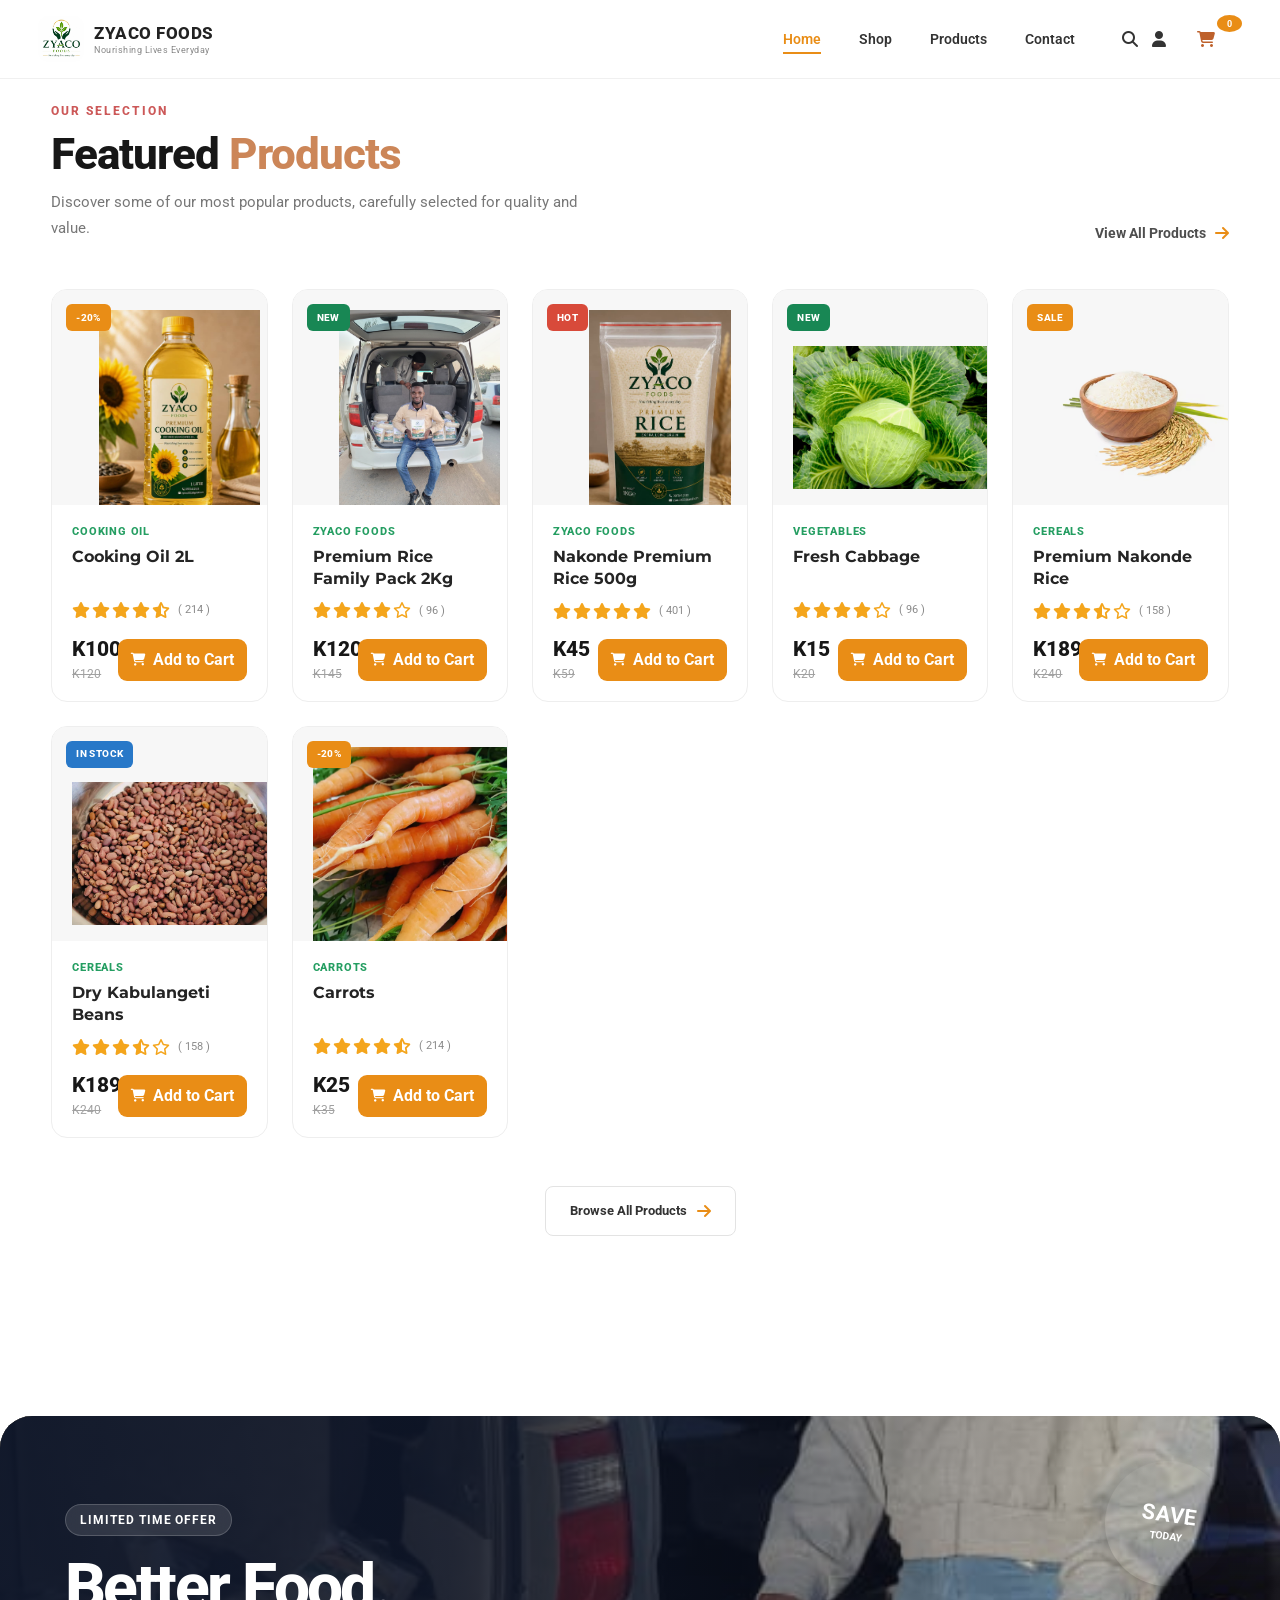
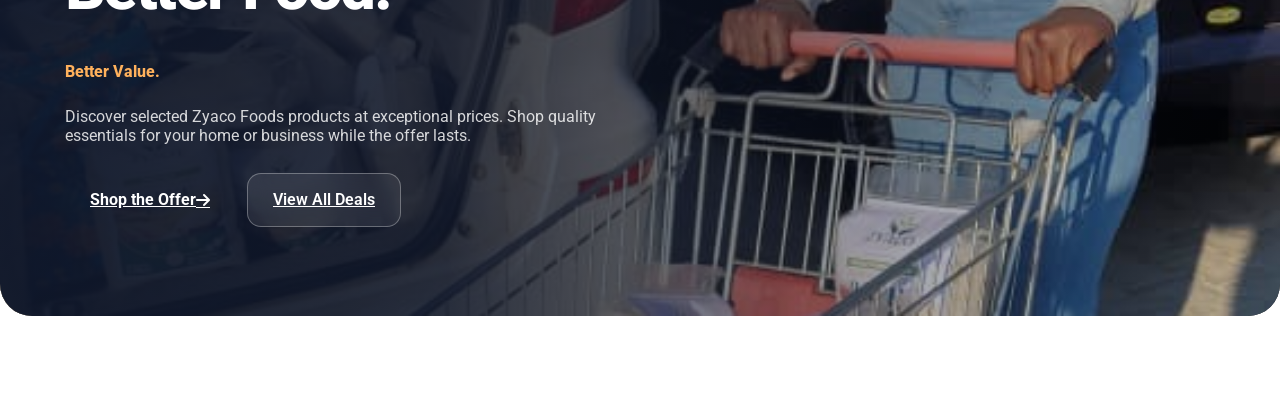
==== commit 7173a201: "Update current.html title update in HTML" ====
--- a/current.html
+++ b/current.html
@@ -3,7 +3,7 @@
 <head>
     <meta charset="UTF-8">
     <meta name="viewport" content="width=device-width, initial-scale=1.0">
-    <title>Visa V</title>
+    <title>Zyaco Foods</title>
     <!--GOOGLE FONTS LINKS-->
    <link
 rel="stylesheet"
--- a/CSS/current-featured.css
+++ b/CSS/current-featured.css
@@ -68,7 +68,7 @@
 
 margin-bottom: 12px;
 
-color: #e98d16;
+color: #CC5858;
 
 font-size: 12px;
 
@@ -112,6 +112,8 @@
 
 }
 
+
+
 /* =========================================================
 VIEW ALL LINK
 ========================================================= */
@@ -126,7 +128,7 @@
 
 flex-shrink: 0;
 
-color: #222;
+color: #4e4e4e;
 
 text-decoration: none;
 
@@ -155,7 +157,7 @@
 
 .view-all-products:hover {
 
-color: #e98d16;
+color: #279662;
 
 gap: 13px;
 
@@ -180,11 +182,15 @@
 display: grid;
 
 grid-template-columns:
-    repeat(4, minmax(0, 1fr));
+    repeat(4, minmax(200, 1fr));
 
 gap: 24px;
 
 
+}
+.fichad-product{
+    color: #cc8658;
+    font-size: inherit;
 }
 
 /* =========================================================
--- a/CSS/moreStyle-current.css
+++ b/CSS/moreStyle-current.css
@@ -0,0 +1,516 @@
+/*==================================================
+            PROMOTIONAL CAMPAIGN
+==================================================*/
+
+.promo-section{
+
+    padding:60px 0;
+
+    background:var(--background);
+
+}
+
+
+/*==================================================
+            PROMO CONTAINER
+==================================================*/
+
+.promo-banner{
+
+    position:relative;
+
+    display:grid;
+
+    grid-template-columns:1fr;
+
+    min-height:430px;
+
+    overflow:hidden;
+
+    /*border-radius:28px;*/
+
+    background:#171717;
+
+    isolation:isolate;
+
+}
+
+
+/*==================================================
+            PROMO IMAGE
+==================================================*/
+
+.promo-banner-image{
+
+    position:absolute;
+
+    inset:0;
+
+    z-index:-2;
+
+}
+
+
+.promo-banner-image img{
+
+    width:100%;
+
+    height:100%;
+
+    object-fit:cover;
+
+    object-position:center;
+
+}
+
+
+/*==================================================
+            IMAGE OVERLAY
+==================================================*/
+
+.promo-banner::before{
+
+    content:"";
+
+    position:absolute;
+
+    inset:0;
+
+    z-index:-1;
+
+    background:
+        linear-gradient(
+            90deg,
+            rgba(15,23,42,.96) 0%,
+            rgba(15,23,42,.82) 38%,
+            rgba(15,23,42,.42) 70%,
+            rgba(15,23,42,.12) 100%
+        );
+
+}
+
+
+/*==================================================
+            PROMO CONTENT
+==================================================*/
+
+.promo-content{
+
+    align-self:center;
+
+    max-width:620px;
+
+    padding:45px 25px;
+
+    color:#fff;
+
+}
+
+
+.promo-label{
+
+    display:inline-flex;
+
+    align-items:center;
+
+    gap:8px;
+
+    margin-bottom:18px;
+
+    padding:8px 14px;
+
+    border-radius:100px;
+
+    background:rgba(255,255,255,.12);
+
+    border:1px solid rgba(255,255,255,.18);
+
+    backdrop-filter:blur(12px);
+
+    color:#fff;
+
+    font-size:.75rem;
+
+    font-weight:700;
+
+    letter-spacing:.08em;
+
+    text-transform:uppercase;
+
+}
+
+
+.promo-content h2{
+
+    margin-bottom:18px;
+
+    color:#fff;
+
+    font-size:clamp(2rem,7vw,4rem);
+
+    line-height:1.05;
+
+    font-weight:800;
+
+    letter-spacing:-.04em;
+
+}
+
+
+.promo-content h2 span{
+
+    color:#FFB15C;
+    letter-spacing: normal;
+
+}
+
+
+.promo-content p{
+
+    max-width:540px;
+
+    margin-bottom:28px;
+
+    color:rgba(255,255,255,.82);
+
+    font-size:1rem;
+
+}
+
+
+/*==================================================
+            PROMO ACTIONS
+==================================================*/
+
+.promo-actions{
+
+    display:flex;
+
+    flex-direction:column;
+
+    gap:12px;
+
+}
+
+
+.promo-primary{
+
+    display:inline-flex;
+
+    align-items:center;
+
+    justify-content:center;
+
+    min-height:52px;
+
+    padding:0 25px;
+
+    border-radius:14px;
+
+    background:var(--primary);
+
+    color:#fff;
+
+    font-weight:700;
+
+    transition:
+
+        transform .3s ease,
+
+        background .3s ease,
+
+        box-shadow .3s ease;
+
+}
+
+
+.promo-primary:hover{
+
+    background:var(--primary-dark);
+
+    transform:translateY(-3px);
+
+    box-shadow:0 12px 30px rgba(204,88,88,.3);
+
+}
+
+
+.promo-secondary{
+
+    display:inline-flex;
+
+    align-items:center;
+
+    justify-content:center;
+
+    min-height:52px;
+
+    padding:0 25px;
+
+    border-radius:14px;
+
+    border:1px solid rgba(255,255,255,.3);
+
+    background:rgba(255,255,255,.08);
+
+    color:#fff;
+
+    font-weight:600;
+
+    backdrop-filter:blur(10px);
+
+    transition:.3s ease;
+
+}
+
+
+.promo-secondary:hover{
+
+    background:#fff;
+
+    color:#CC5858;
+
+}
+
+
+/*==================================================
+            OFFER ELEMENT
+==================================================*/
+
+.promo-offer{
+
+    position:absolute;
+
+    right:18px;
+
+    top:18px;
+
+    display:flex;
+
+    flex-direction:column;
+
+    justify-content:center;
+
+    align-items:center;
+
+    width:92px;
+
+    height:92px;
+
+    border-radius:50%;
+
+    background:var(--secondary);
+
+    color:#fff;
+
+    box-shadow:0 12px 30px rgba(0,0,0,.2);
+
+    transform:rotate(8deg);
+
+}
+
+
+.promo-offer strong{
+
+    font-size:1.35rem;
+
+    line-height:1;
+
+}
+
+
+.promo-offer span{
+
+    margin-top:4px;
+
+    font-size:.65rem;
+
+    font-weight:700;
+
+    text-transform:uppercase;
+
+}
+
+
+/*==================================================
+            TABLET
+==================================================*/
+
+@media (min-width:600px){
+
+    .promo-content{
+
+        padding:55px 45px;
+
+    }
+
+
+    .promo-actions{
+
+        flex-direction:row;
+
+        align-items:center;
+
+    }
+
+
+    .promo-primary,
+    .promo-secondary{
+
+        width:auto;
+
+    }
+
+
+    .promo-offer{
+
+        width:110px;
+
+        height:110px;
+
+        right:30px;
+
+        top:30px;
+
+    }
+
+}
+
+
+/*==================================================
+            DESKTOP
+==================================================*/
+
+@media (min-width:992px){
+
+    .promo-section{
+
+        padding:80px 0;
+
+    }
+
+
+    .promo-banner{
+
+        min-height:500px;
+
+        border-radius:32px;
+
+    }
+
+
+    .promo-content{
+
+        padding:65px;
+
+    }
+
+
+    .promo-banner::before{
+
+        background:
+            linear-gradient(
+                90deg,
+                rgba(15,23,42,.97) 0%,
+                rgba(15,23,42,.88) 35%,
+                rgba(15,23,42,.48) 62%,
+                rgba(15,23,42,.08) 100%
+            );
+
+    }
+
+
+    .promo-offer{
+
+        width:125px;
+
+        height:125px;
+
+        right:50px;
+
+        top:45px;
+
+    }
+
+}
+
+
+/*==================================================
+            LARGE DESKTOP
+==================================================*/
+
+@media (min-width:1400px){
+
+    .promo-banner{
+
+        min-height:560px;
+
+    }
+
+
+    .promo-content{
+
+        padding:80px;
+
+    }
+
+
+    .promo-content p{
+
+        font-size:1.05rem;
+
+    }
+
+}
+
+
+/*==================================================
+            SMALL MOBILE
+==================================================*/
+
+@media (max-width:380px){
+
+    .promo-banner{
+
+        border-radius:20px;
+
+        min-height:460px;
+        border-radius: 0;
+
+    }
+
+
+    .promo-content{
+
+        padding:35px 20px;
+
+    }
+
+
+    .promo-content h2{
+
+        font-size:2rem;
+
+    }
+
+
+    .promo-offer{
+
+        width:75px;
+
+        height:75px;
+
+        right:15px;
+
+        top:15px;
+
+    }
+
+
+    .promo-offer strong{
+
+        font-size:1.05rem;
+
+    }
+
+}
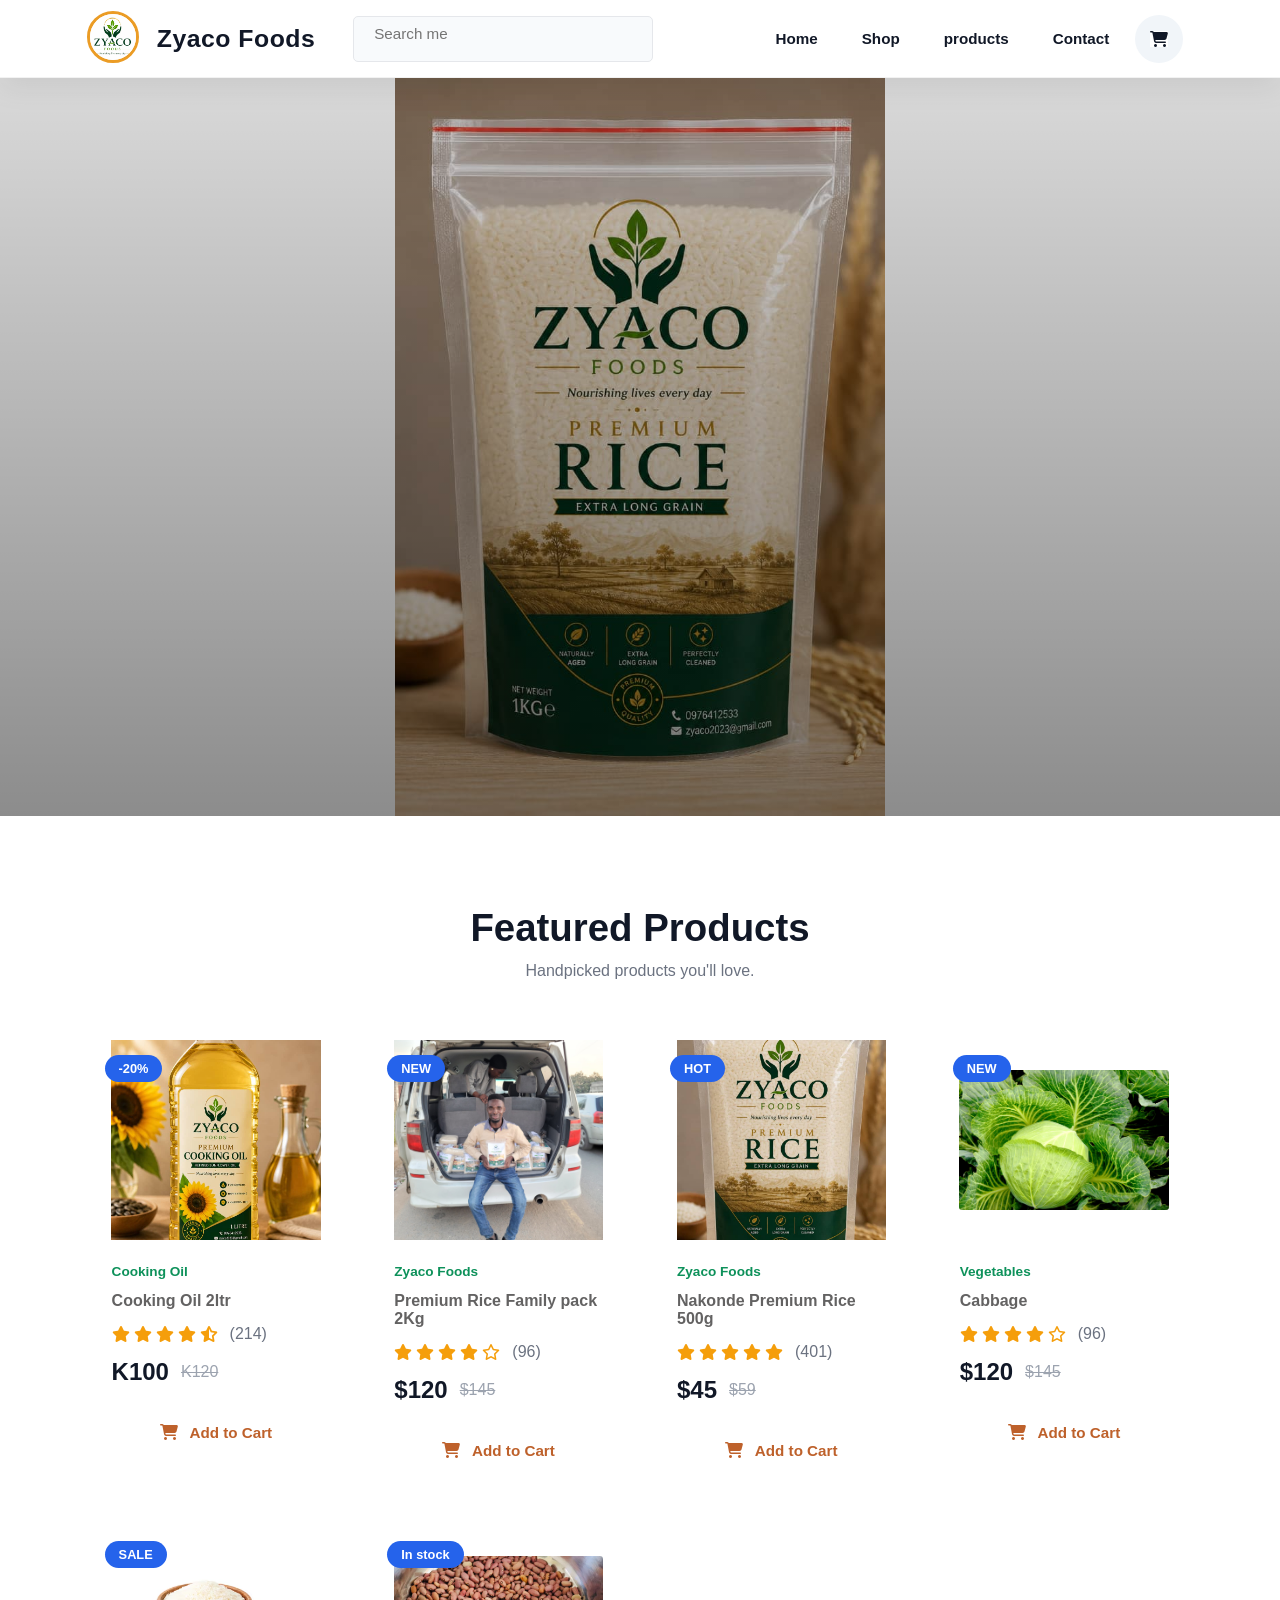
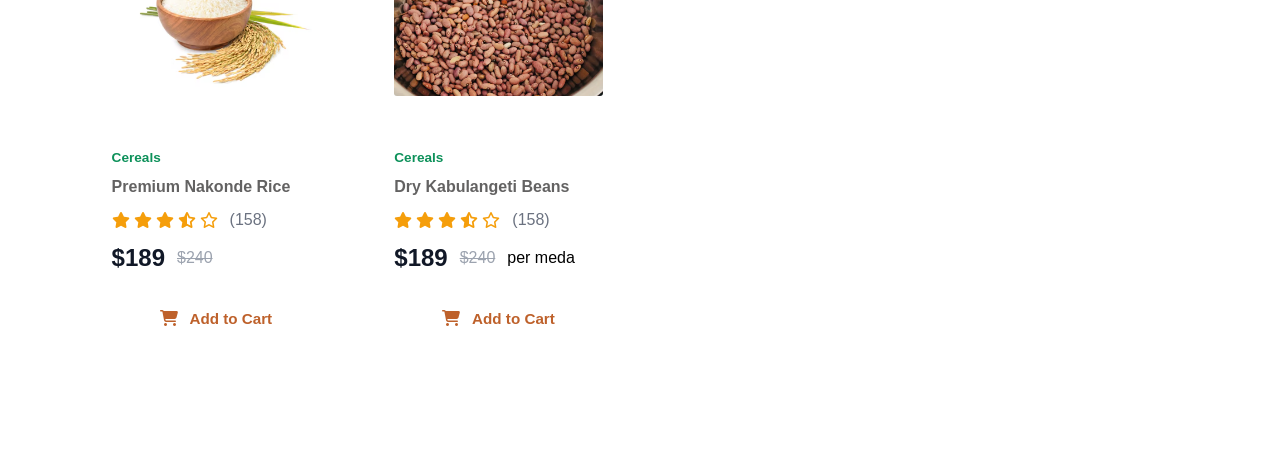
==== commit fc9cc6c6: "Update current.html shwapcode become current.html" ====
--- a/current.html
+++ b/current.html
@@ -9,984 +9,420 @@
 rel="stylesheet"
 href="https://cdnjs.cloudflare.com/ajax/libs/font-awesome/6.5.1/css/all.min.css">
 
-<!-- Google Fonts -->
-<link rel="preconnect" href="https://fonts.googleapis.com">
-<link rel="preconnect" href="https://fonts.gstatic.com" crossorigin>
-
-<link
-    href="https://fonts.googleapis.com/css2?family=Montserrat:wght@500;600;700;800&family=Roboto:wght@300;400;500;600;700;800&display=swap"
-    rel="stylesheet">
     <link rel="stylesheet" href="CSS/global.css">
-    <link rel="stylesheet" href="CSS/currentHeader.css">
-    <link rel="stylesheet" href="CSS/currentHero.css">
+    <link rel="stylesheet" href="CSS/header.css">
+    <link rel="stylesheet" href="CSS/style.css">
     <link rel="stylesheet" href="CSS/featured-products.css">
-    <link rel="stylesheet" href="CSS/current-featured.css">
-    <link rel="stylesheet" href="CSS/moreStyle-current.css">
-
 </head>
 <body>
-<header class="site-header" id="siteHeader">
-
-    <div class="header-container">
-
-        <!-- LOGO -->
-        <a href="index.html" class="brand" aria-label="Zyaco Foods Home">
-
-            <div class="brand-logo">
-                <img src="images/logo.jpeg" alt="Zyaco Foods logo">
-            </div>
-
-            <div class="brand-text">
-                <span class="brand-name">ZYACO FOODS</span>
-                <span class="brand-tagline">Nourishing Lives Everyday</span>
-            </div>
-
-        </a>
-
-
-        <!-- DESKTOP / MOBILE NAVIGATION -->
-        <nav class="main-navigation" id="mainNavigation" aria-label="Main navigation">
-
-            <ul class="nav-list">
-
-                <li class="nav-item">
-                    <a href="index.html" class="nav-link active">
-                        Home
-                    </a>
-                </li>
-
-                <li class="nav-item">
-                    <a href="shop.html" class="nav-link">
-                        Shop
-                    </a>
-                </li>
-
-                <li class="nav-item">
-                    <a href="products.html" class="nav-link">
-                        Products
-                    </a>
-                </li>
-
-                <li class="nav-item">
-                    <a href="contact.html" class="nav-link">
-                        Contact
-                    </a>
-                </li>
-
+    <header class="header">
+        <div id="leftHeader" class="left-header">
+            <div>
+                <a href="index.html"><img src="images/logo.jpeg" alt="logo" class="logo" width="50"></a>
+            </div>
+            <div id="branddiv">
+                <h3>Zyaco Foods</h3>
+            </div>
+            <div id="searchDiv">
+                <input type="search" class="search" placeholder="Search me">
+            </div>
+        </div>
+        <!--Righ part of header-->
+
+        <div id="rightHeader" class="right-header">
+            <ul class="nav">
+          <li class="list">
+            <a href="index.html">
+
+                Home</a>
+          </li>
+
+           <li class="list">
+            <a href="index.html">Shop</a>
+          </li>
+
+
+
+           <li class="list">
+            <a href="current.html">products</a>
+          </li>
+
+           <li class="list">
+            <a href="index.html">Contact</a>
+          </li>
+
+            <li class="list">
+            <a href="index.html">
+                <i class="fas fa-shopping-cart"></i></a>
+          </li>
             </ul>
 
-        </nav>
-
-
-        <!-- HEADER ACTIONS -->
-        <div class="header-actions">
-
-            <!-- SEARCH -->
-            <button
-                class="header-action search-btn"
-                type="button"
-                aria-label="Search products"
-                title="Search">
-                <i class="fas fa-search"></i>
-            </button>
-
-
-            <!-- ACCOUNT -->
-            <a
-                href="account.html"
-                class="header-action account-btn"
-                aria-label="My account"
-                title="My account">
-                <i class="fas fa-user"></i>
-            </a>
-
-
-            <!-- CART -->
-            <a
-                href="cart.html"
-                class="header-action cart-btn"
-                aria-label="Shopping cart"
-                title="Shopping cart">
-
-                <i class="fas fa-shopping-cart"></i>
-
-                <span
-                    class="cart-count"
-                    id="cartCount">
-                    0
-                </span>
-
-            </a>
-
-
-            <!-- MOBILE MENU -->
-            <button
-                class="menu-toggle"
-                id="menuToggle"
-                type="button"
-                aria-label="Open navigation menu"
-                aria-expanded="false"
-                aria-controls="mainNavigation">
-
-                <span></span>
-                <span></span>
-                <span></span>
-
-            </button>
-
+        </div>
+    </header>
+<main>
+
+<!-- =====================================
+HERO SECTION
+====================================== -->
+<section class="hero">
+
+    <div class="hero-slider">
+
+        <div class="slide active">
+            <img src="images/rice500g.jpeg" alt="">
+        </div>
+
+        <div class="slide">
+            <img src="images/cabbage1.webp" alt="">
+        </div>
+
+        <div class="slide">
+        <img src="images/yellow-paddy-field-swaying-over-sunset-day-time-asia-raw-short-grain-rice-crop-stalk-ears-detals-organic-agriculture-farming-167538982.webp" alt="rice">
+        </div>
+
+        <div class="slide">
+            <img src="images/white-jasmine-rice-wooden-bowl-with-paddy-rice-isolated-white-background_252965-471.avif" alt="">
         </div>
 
     </div>
 
-</header>
-<main>
-
-
-   
-
-
+</section>
+
+    <!-- =====================================
+Featured Products
+====================================== -->
 
 <!--====================================
 FEATURED PRODUCTS
 =====================================-->
 
-<section class="featured-products" id="featuredProducts">
-
-<div class="featured-container">
-
-    <!-- SECTION HEADER -->
-    <div class="section-heading">
-
-        <div class="section-heading-content">
-
-            <span class="section-eyebrow">
-                OUR SELECTION
-            </span>
-
-            <h2>
-                Featured <span class="fichad-product">Products</span>
-            </h2>
-
-            <p>
-                Discover some of our most popular products,
-                carefully selected for quality and value.
-            </p>
-
-        </div>
-
-        <a href="shop.html" class="view-all-products">
-            View All Products
-            <i class="fas fa-arrow-right"></i>
-        </a>
+<section class="featured">
+
+    <div class="section-title">
+
+        <h2>Featured Products</h2>
+
+        <p>Handpicked products you'll love.</p>
 
     </div>
 
-
-    <!-- PRODUCT GRID -->
     <div class="featured-grid">
 
-
-        <!-- PRODUCT 1 -->
-        <article class="product-card">
-
-            <div class="product-media">
-
-                <span class="product-badge sale">
-                    -20%
-                </span>
-
-                <button
-                    class="product-wishlist"
-                    type="button"
-                    aria-label="Add Cooking Oil 2L to wishlist">
-
-                    <i class="far fa-heart"></i>
-
-                </button>
-
-                <a
-                    href="product-details.html"
-                    class="product-image">
-
-                    <img
-                        src="images/cooking-oil.jpeg"
-                        alt="Cooking Oil 2 litre"
-                        loading="lazy">
-
-                </a>
-
-            </div>
-
-
-            <div class="product-content">
-
-                <span class="product-category">
-                    Cooking Oil
-                </span>
-
-                <a
-                    href="product-details.html"
-                    class="product-name">
-
-                    Cooking Oil 2L
-
-                </a>
-
-
-                <div class="product-rating">
-
-                    <div class="stars" aria-label="4.5 out of 5 stars">
-
-                        <i class="fas fa-star"></i>
-                        <i class="fas fa-star"></i>
-                        <i class="fas fa-star"></i>
-                        <i class="fas fa-star"></i>
-                        <i class="fas fa-star-half-alt"></i>
-
-                    </div>
-
-                    <span class="review-count">
-                        214
-                    </span>
-
-                </div>
-
-
-                <div class="product-footer">
-
-                    <div class="product-price">
-
-                        <span class="current-price">
-                            K100
-                        </span>
-
-                        <span class="previous-price">
-                            K120
-                        </span>
-
-                    </div>
-
-
-                    <button
-                        class="add-to-cart"
-                        type="button"
-                        data-product-id="cooking-oil-2l"
-                        aria-label="Add Cooking Oil 2L to cart" title="Add to Card">
-
-                        <i class="fas fa-shopping-cart" title="Add to Card"></i>
-
-                        <span>Add to Cart</span>
-
-                    </button>
-
-                </div>
-
-            </div>
-
-        </article>
-
-
-        <!-- PRODUCT 2 -->
-        <article class="product-card">
-
-            <div class="product-media">
-
-                <span class="product-badge new">
-                    NEW
-                </span>
-
-                <button
-                    class="product-wishlist"
-                    type="button"
-                    aria-label="Add Premium Rice Family Pack to wishlist">
-
-                    <i class="far fa-heart"></i>
-
-                </button>
-
-                <a
-                    href="product-details.html"
-                    class="product-image">
-
-                    <img
-                        src="images/zyacoimg (6).jpeg"
-                        alt="Zyaco Foods Premium Rice Family Pack 2Kg"
-                        loading="lazy">
-
-                </a>
-
-            </div>
-
-
-            <div class="product-content">
-
-                <span class="product-category">
-                    Zyaco Foods
-                </span>
-
-                <a
-                    href="product-details.html"
-                    class="product-name">
-
-                    Premium Rice Family Pack 2Kg
-
-                </a>
-
-
-                <div class="product-rating">
-
-                    <div class="stars" aria-label="4 out of 5 stars">
-
-                        <i class="fas fa-star"></i>
-                        <i class="fas fa-star"></i>
-                        <i class="fas fa-star"></i>
-                        <i class="fas fa-star"></i>
-                        <i class="far fa-star"></i>
-
-                    </div>
-
-                    <span class="review-count">
-                        96
-                    </span>
-
-                </div>
-
-
-                <div class="product-footer">
-
-                    <div class="product-price">
-
-                        <span class="current-price">
-                            K120
-                        </span>
-
-                        <span class="previous-price">
-                            K145
-                        </span>
-
-                    </div>
-
-
-                    <button
-                        class="add-to-cart"
-                        type="button"
-                        data-product-id="premium-rice-family-2kg"
-                        aria-label="Add Premium Rice Family Pack to cart" title="Add to Card">
-
-                        <i class="fas fa-shopping-cart"></i>
-
-                        <span>Add to Cart</span>
-
-                    </button>
-
-                </div>
-
-            </div>
-
-        </article>
-
-
-        <!-- PRODUCT 3 -->
-        <article class="product-card">
-
-            <div class="product-media">
-
-                <span class="product-badge hot">
-                    HOT
-                </span>
-
-                <button
-                    class="product-wishlist"
-                    type="button"
-                    aria-label="Add Nakonde Premium Rice to wishlist">
-
-                    <i class="far fa-heart"></i>
-
-                </button>
-
-                <a
-                    href="product-details.html"
-                    class="product-image">
-
-                    <img
-                        src="images/rice500g.jpeg"
-                        alt="Nakonde Premium Rice 500g"
-                        loading="lazy">
-
-                </a>
-
-            </div>
-
-
-            <div class="product-content">
-
-                <span class="product-category">
-                    Zyaco Foods
-                </span>
-
-                <a
-                    href="product-details.html"
-                    class="product-name">
-
-                    Nakonde Premium Rice 500g
-
-                </a>
-
-
-                <div class="product-rating">
-
-                    <div class="stars" aria-label="5 out of 5 stars">
-
-                        <i class="fas fa-star"></i>
-                        <i class="fas fa-star"></i>
-                        <i class="fas fa-star"></i>
-                        <i class="fas fa-star"></i>
-                        <i class="fas fa-star"></i>
-
-                    </div>
-
-                    <span class="review-count">
-                        401
-                    </span>
-
-                </div>
-
-
-                <div class="product-footer">
-
-                    <div class="product-price">
-
-                        <span class="current-price">
-                            K45
-                        </span>
-
-                        <span class="previous-price">
-                            K59
-                        </span>
-
-                    </div>
-
-
-                    <button
-                        class="add-to-cart"
-                        type="button"
-                        data-product-id="nakonde-rice-500g"
-                        aria-label="Add Nakonde Premium Rice to cart">
-
-                        <i class="fas fa-shopping-cart"></i>
-
-                        <span>Add to Cart</span>
-
-                    </button>
-
-                </div>
-
-            </div>
-
-        </article>
-
-
-        <!-- PRODUCT 4 -->
-        <article class="product-card">
-
-            <div class="product-media">
-
-                <span class="product-badge new">
-                    NEW
-                </span>
-
-                <button
-                    class="product-wishlist"
-                    type="button"
-                    aria-label="Add Fresh Cabbage to wishlist">
-
-                    <i class="far fa-heart"></i>
-
-                </button>
-
-                <a
-                    href="product-details.html"
-                    class="product-image">
-
-                    <img
-                        src="images/originalcabbage.jpg"
-                        alt="Fresh cabbage"
-                        loading="lazy">
-
-                </a>
-
-            </div>
-
-
-            <div class="product-content">
-
-                <span class="product-category">
-                    Vegetables
-                </span>
-
-                <a
-                    href="product-details.html"
-                    class="product-name">
-
-                    Fresh Cabbage
-
-                </a>
-
-
-                <div class="product-rating">
-
-                    <div class="stars" aria-label="4 out of 5 stars">
-
-                        <i class="fas fa-star"></i>
-                        <i class="fas fa-star"></i>
-                        <i class="fas fa-star"></i>
-                        <i class="fas fa-star"></i>
-                        <i class="far fa-star"></i>
-
-                    </div>
-
-                    <span class="review-count">
-                        96
-                    </span>
-
-                </div>
-
-
-                <div class="product-footer">
-
-                    <div class="product-price">
-
-                        <span class="current-price">
-                            K15
-                        </span>
-
-                        <span class="previous-price">
-                            K20
-                        </span>
-
-                    </div>
-
-
-                    <button
-                        class="add-to-cart"
-                        type="button"
-                        data-product-id="fresh-cabbage"
-                        aria-label="Add Fresh Cabbage to cart">
-
-                        <i class="fas fa-shopping-cart"></i>
-
-                        <span>Add to Cart</span>
-
-                    </button>
-
-                </div>
-
-            </div>
-
-        </article>
-
-
-        <!-- PRODUCT 5 -->
-        <article class="product-card">
-
-            <div class="product-media">
-
-                <span class="product-badge sale">
-                    SALE
-                </span>
-
-                <button
-                    class="product-wishlist"
-                    type="button"
-                    aria-label="Add Premium Nakonde Rice to wishlist">
-
-                    <i class="far fa-heart"></i>
-
-                </button>
-
-                <a
-                    href="product-details.html"
-                    class="product-image">
-
-                    <img
-                        src="images/white-jasmine-rice-wooden-bowl-with-paddy-rice-isolated-white-background_252965-471.avif"
-                        alt="Premium Nakonde Rice"
-                        loading="lazy">
-
-                </a>
-
-            </div>
-
-
-            <div class="product-content">
-
-                <span class="product-category">
-                    Cereals
-                </span>
-
-                <a
-                    href="product-details.html"
-                    class="product-name">
-
-                    Premium Nakonde Rice
-
-                </a>
-
-
-                <div class="product-rating">
-
-                    <div class="stars" aria-label="4.5 out of 5 stars">
-
-                        <i class="fas fa-star"></i>
-                        <i class="fas fa-star"></i>
-                        <i class="fas fa-star"></i>
-                        <i class="fas fa-star-half-alt"></i>
-                        <i class="far fa-star"></i>
-
-                    </div>
-
-                    <span class="review-count">
-                        158
-                    </span>
-
-                </div>
-
-
-                <div class="product-footer">
-
-                    <div class="product-price">
-
-                        <span class="current-price">
-                            K189
-                        </span>
-
-                        <span class="previous-price">
-                            K240
-                        </span>
-
-                    </div>
-
-
-                    <button
-                        class="add-to-cart"
-                        type="button"
-                        data-product-id="premium-nakonde-rice"
-                        aria-label="Add Premium Nakonde Rice to cart">
-
-                        <i class="fas fa-shopping-cart"></i>
-
-                        <span>Add to Cart</span>
-
-                    </button>
-
-                </div>
-
-            </div>
-
-        </article>
-
-
-        <!-- PRODUCT 6 -->
-        <article class="product-card">
-
-            <div class="product-media">
-
-                <span class="product-badge stock">
-                    IN STOCK
-                </span>
-
-                <button
-                    class="product-wishlist"
-                    type="button"
-                    aria-label="Add Dry Kabulangeti Beans to wishlist">
-
-                    <i class="far fa-heart"></i>
-
-                </button>
-
-                <a
-                    href="product-details.html"
-                    class="product-image">
-
-                    <img
-                        src="images/dryBeans.webp"
-                        alt="Dry Kabulangeti Beans"
-                        loading="lazy">
-
-                </a>
-
-            </div>
-
-
-            <div class="product-content">
-
-                <span class="product-category">
-                    Cereals
-                </span>
-
-                <a
-                    href="product-details.html"
-                    class="product-name">
-
-                    Dry Kabulangeti Beans
-
-                </a>
-
-
-                <div class="product-rating">
-
-                    <div class="stars" aria-label="4.5 out of 5 stars">
-
-                        <i class="fas fa-star"></i>
-                        <i class="fas fa-star"></i>
-                        <i class="fas fa-star"></i>
-                        <i class="fas fa-star-half-alt"></i>
-                        <i class="far fa-star"></i>
-
-                    </div>
-
-                    <span class="review-count">
-                        158
-                    </span>
-
-                </div>
-
-
-                <div class="product-footer">
-
-                    <div class="product-price">
-
-                        <span class="current-price">
-                            K189
-                        </span>
-
-                        <span class="previous-price">
-                            K240
-                        </span>
-
-                    </div>
-
-
-                    <button
-                        class="add-to-cart"
-                        type="button"
-                        data-product-id="dry-kabulangeti-beans"
-                        aria-label="Add Dry Kabulangeti Beans to cart">
-
-                        <i class="fas fa-shopping-cart"></i>
-
-                        <span>Add to Cart</span>
-
-                    </button>
-
-                </div>
-
-            </div>
-
-        </article>
-
-         <!-- PRODUCT 7 -->
-        <article class="product-card">
-
-            <div class="product-media">
-
-                <span class="product-badge sale">
-                    -20%
-                </span>
-
-                <button
-                    class="product-wishlist"
-                    type="button"
-                    aria-label="Add Cooking Oil 2L to wishlist">
-
-                    <i class="far fa-heart"></i>
-
-                </button>
-
-                <a
-                    href="product-details.html"
-                    class="product-image">
-
-                    <img
-                        src="images/suprcarrots.avif"
-                        alt="Carrot"
-                        loading="lazy">
-
-                </a>
-
-            </div>
-
-
-            <div class="product-content">
-
-                <span class="product-category">
-                    Carrots
-                </span>
-
-                <a
-                    href="product-details.html"
-                    class="product-name">
-
-                    Carrots
-
-                </a>
-
-
-                <div class="product-rating">
-
-                    <div class="stars" aria-label="4.5 out of 5 stars">
-
-                        <i class="fas fa-star"></i>
-                        <i class="fas fa-star"></i>
-                        <i class="fas fa-star"></i>
-                        <i class="fas fa-star"></i>
-                        <i class="fas fa-star-half-alt"></i>
-
-                    </div>
-
-                    <span class="review-count">
-                        214
-                    </span>
-
-                </div>
-
-
-                <div class="product-footer">
-
-                    <div class="product-price">
-
-                        <span class="current-price">
-                            K25
-                        </span>
-
-                        <span class="previous-price">
-                            K35
-                        </span>
-
-                    </div>
-
-
-                    <button
-                        class="add-to-cart"
-                        type="button"
-                        data-product-id="cooking-oil-2l"
-                        aria-label="Add Cooking Oil 2L to cart">
-
-                        <i class="fas fa-shopping-cart"></i>
-
-                        <span>Add to Cart</span>
-
-                    </button>
-
-                </div>
-
-            </div>
-
-        </article>
-
-
-
+        <!-- Product -->
+
+        <div class="product-card">
+
+            <span class="badge">-20%</span>
+
+            <div class="product-image">
+
+                <img src="images/cooking-oil.jpeg" alt="">
+
+            </div>
+
+            <div class="product-content">
+
+                <span class="category">Cooking Oil</span>
+
+                <h3>Cooking Oil 2ltr</h3>
+
+                <div class="rating">
+
+                    <i class="fas fa-star"></i>
+                    <i class="fas fa-star"></i>
+                    <i class="fas fa-star"></i>
+                    <i class="fas fa-star"></i>
+                    <i class="fas fa-star-half-alt"></i>
+
+                    <span>(214)</span>
+
+                </div>
+
+                <div class="price">
+
+                    <span class="new-price">K100</span>
+
+                    <span class="old-price">K120</span>
+
+                </div>
+
+                <button class="cart-btn">
+
+                    <i class="fas fa-shopping-cart"></i>
+
+                    Add to Cart
+
+                </button>
+
+            </div>
+
+        </div>
+
+
+
+        <!-- Product -->
+
+        <div class="product-card">
+
+            <span class="badge">NEW</span>
+
+            <div class="product-image">
+
+                <img src="images/zyacoimg (6).jpeg" alt="">
+
+            </div>
+
+            <div class="product-content">
+
+                <span class="category">Zyaco Foods</span>
+
+                <h3>Premium Rice Family pack 2Kg</h3>
+
+                <div class="rating">
+
+                    <i class="fas fa-star"></i>
+                    <i class="fas fa-star"></i>
+                    <i class="fas fa-star"></i>
+                    <i class="fas fa-star"></i>
+                    <i class="far fa-star"></i>
+
+                    <span>(96)</span>
+
+                </div>
+
+                <div class="price">
+
+                    <span class="new-price">$120</span>
+
+                    <span class="old-price">$145</span>
+
+                </div>
+
+                <button class="cart-btn">
+
+                    <i class="fas fa-shopping-cart"></i>
+
+                    Add to Cart
+
+                </button>
+
+            </div>
+
+        </div>
+
+
+
+        <!-- Product -->
+
+        <div class="product-card">
+
+            <span class="badge">HOT</span>
+
+            <div class="product-image">
+
+                <img src="images/rice500g.jpeg" alt="">
+
+            </div>
+
+            <div class="product-content">
+
+                <span class="category">Zyaco Foods</span>
+
+                <h3>Nakonde Premium Rice 500g</h3>
+
+                <div class="rating">
+
+                    <i class="fas fa-star"></i>
+                    <i class="fas fa-star"></i>
+                    <i class="fas fa-star"></i>
+                    <i class="fas fa-star"></i>
+                    <i class="fas fa-star"></i>
+
+                    <span>(401)</span>
+
+                </div>
+
+                <div class="price">
+
+                    <span class="new-price">$45</span>
+
+                    <span class="old-price">$59</span>
+
+                </div>
+
+                <button class="cart-btn">
+
+                    <i class="fas fa-shopping-cart"></i>
+
+                    Add to Cart
+
+                </button>
+
+            </div>
+
+        </div>
+
+         <!-- Product -->
+
+        <div class="product-card">
+
+            <span class="badge">NEW</span>
+
+            <div class="product-image">
+
+                <img src="images/originalcabbage.jpg" alt="">
+
+            </div>
+
+            <div class="product-content">
+
+                <span class="category">Vegetables</span>
+
+                <h3>Cabbage</h3>
+
+                <div class="rating">
+
+                    <i class="fas fa-star"></i>
+                    <i class="fas fa-star"></i>
+                    <i class="fas fa-star"></i>
+                    <i class="fas fa-star"></i>
+                    <i class="far fa-star"></i>
+
+                    <span>(96)</span>
+
+                </div>
+
+                <div class="price">
+
+                    <span class="new-price">$120</span>
+
+                    <span class="old-price">$145</span>
+
+                </div>
+
+                <button class="cart-btn">
+
+                    <i class="fas fa-shopping-cart"></i>
+
+                    Add to Cart
+
+                </button>
+
+            </div>
+
+        </div>
+
+
+        <!-- Product -->
+
+        <div class="product-card">
+
+            <span class="badge">SALE</span>
+
+            <div class="product-image">
+
+                <img src="images/white-jasmine-rice-wooden-bowl-with-paddy-rice-isolated-white-background_252965-471.avif" alt="">
+
+            </div>
+
+            <div class="product-content">
+
+                <span class="category">Cereals</span>
+
+                <h3>Premium Nakonde Rice</h3>
+
+                <div class="rating">
+
+                    <i class="fas fa-star"></i>
+                    <i class="fas fa-star"></i>
+                    <i class="fas fa-star"></i>
+                    <i class="fas fa-star-half-alt"></i>
+                    <i class="far fa-star"></i>
+
+                    <span>(158)</span>
+
+                </div>
+
+                <div class="price">
+
+                    <span class="new-price">$189</span>
+
+                    <span class="old-price">$240</span>
+
+                </div>
+
+                <button class="cart-btn">
+
+                    <i class="fas fa-shopping-cart"></i>
+
+                    Add to Cart
+
+                </button>
+
+            </div>
+
+        </div>
+
+
+        <!-- Product -->
+
+        <div class="product-card">
+
+            <span class="badge">In stock</span>
+
+            <div class="product-image">
+
+                <img src="images/dryBeans.webp" alt="">
+
+            </div>
+
+            <div class="product-content">
+
+                <span class="category">Cereals</span>
+
+                <h3>Dry Kabulangeti Beans</h3>
+
+                <div class="rating">
+
+                    <i class="fas fa-star"></i>
+                    <i class="fas fa-star"></i>
+                    <i class="fas fa-star"></i>
+                    <i class="fas fa-star-half-alt"></i>
+                    <i class="far fa-star"></i>
+
+                    <span>(158)</span>
+
+                </div>
+
+                <div class="price">
+
+                    <span class="new-price">$189</span>
+
+                    <span class="old-price">$240</span>
+
+                    <span class="unit">per meda</span>
+
+                </div>
+
+                <button class="cart-btn">
+
+                    <i class="fas fa-shopping-cart"></i>
+
+                    Add to Cart
+
+                </button>
+
+            </div>
+
+        </div>
 
     </div>
 
-
-    <!-- MOBILE / BOTTOM CTA -->
-    <div class="featured-bottom">
-
-        <a href="shop.html" class="featured-shop-button">
-
-            Browse All Products
-
-            <i class="fas fa-arrow-right"></i>
-
-        </a>
-
-    </div>
-
-</div>
-
-
 </section>
 
-<!--==================================
-        PROMOTIONAL CAMPAIGN
-===================================-->
-
-<section class="promo-section">
-
-    <div class="container">
-
-        <div class="promo-banner">
-
-            <div class="promo-banner-image">
-
-                <img
-                    src="images/zyacoimg (11).jpeg"
-                    alt="Zyaco Foods special promotion"
-                    loading="lazy"
-                >
-
-            </div>
-
-
-            <div class="promo-content">
-
-                <span class="promo-label">
-                    Limited Time Offer
-                </span>
-
-
-                <h2>
-                    Better Food.
-                    <br>
-                    <span class="better-value">Better Value.</span>
-                </h2>
-
-
-                <p>
-                    Discover selected Zyaco Foods products at
-                    exceptional prices. Shop quality essentials
-                    for your home or business while the offer lasts.
-                </p>
-
-
-                <div class="promo-actions">
-
-                    <a href="#" class="promo-primary">
-                        Shop the Offer
-                        <i class="fa-solid fa-arrow-right"></i>
-                    </a>
-
-
-                    <a href="#" class="promo-secondary">
-                        View All Deals
-                    </a>
-
-                </div>
-
-            </div>
-
-
-            <div class="promo-offer">
-
-                <strong>
-                    SAVE
-                </strong>
-
-                <span>
-                    Today
-                </span>
-
-            </div>
-
-        </div>
-
-    </div>
-
-</section>
-
 </main>
-<script src="CURRENTJS/currentHeader.js"></script>
-<script src="CURRENTJS/currentHero.js"></script>
+
+
+
 </body>
 </html>
--- a/CSS/header.css
+++ b/CSS/header.css
@@ -0,0 +1,318 @@
+.header{
+    display: flex;
+    align-items: center;
+    justify-content: space-between;
+    padding: var(--btn-padding);
+    background-color: var(--general-bg);
+    position: sticky;
+    top: 0;
+    left: 0;
+    z-index: 10000;
+}
+
+
+.right-header, .left-header, .nav{
+    display: flex;
+    align-items: center;
+    justify-content: center;
+    gap: 10px;
+    padding: 5px 10px;
+
+}
+
+.left-header input{
+    padding-bottom: 10px;
+    border-radius: 5px;
+    max-width: 300px;
+}
+
+.nav li{
+    list-style: none;
+}
+a{
+    text-decoration: none;
+    color: var(--galaxy-bg);
+}
+
+.nav li {
+    list-style: none;
+}
+
+
+/*============================================
+AI GEN STYLE
+==========================================*/
+
+/* ==========================================
+   PREMIUM HEADER
+   ========================================== */
+
+*{
+    margin:0;
+    padding:0;
+    box-sizing:border-box;
+}
+
+:root{
+    --primary:#eb9c25;
+    --primary-dark:#1d4ed8;
+    --dark:#111827;
+    --gray:#6b7280;
+    --light:#f8fafc;
+    --border:#e5e7eb;
+    --white:#ffffff;
+    --shadow:0 8px 30px rgba(0,0,0,.08);
+    --transition:.35s ease;
+}
+
+body{
+    font-family:Segoe UI,Roboto,Arial,sans-serif;
+    background:#f5f7fb;
+}
+
+/* ==========================================
+   HEADER
+   ========================================== */
+
+.header{
+    width:100%;
+    height:78px;
+    background:rgba(255,255,255,.96);
+    backdrop-filter:blur(12px);
+    -webkit-backdrop-filter:blur(12px);
+
+    display:flex;
+    justify-content:space-between;
+    align-items:center;
+
+    padding:0 6%;
+    position:sticky;
+    top:0;
+    z-index:1000;
+
+    border-bottom:1px solid rgba(0,0,0,.05);
+    box-shadow:var(--shadow);
+}
+
+/* ==========================================
+   LEFT HEADER
+   ========================================== */
+
+.left-header{
+    display:flex;
+    align-items:center;
+    gap:18px;
+    flex:1;
+}
+
+.logo{
+    width:52px;
+    height:52px;
+    object-fit:cover;
+    border-radius:50%;
+    border:3px solid var(--primary);
+    transition:var(--transition);
+}
+
+.logo:hover{
+    transform:rotate(-8deg) scale(1.08);
+}
+
+#branddiv h3{
+    color:var(--dark);
+    font-size:1.55rem;
+    font-weight:700;
+    letter-spacing:.5px;
+    white-space:nowrap;
+}
+
+/* ==========================================
+   SEARCH
+   ========================================== */
+
+#searchDiv{
+    margin-left:20px;
+    flex:1;
+    max-width:420px;
+}
+
+.search{
+    width:100%;
+    height:46px;
+
+    border:1px solid var(--border);
+    border-radius:30px;
+
+    padding:0 20px;
+    outline:none;
+
+    background:#f8fafc;
+
+    font-size:.95rem;
+    transition:var(--transition);
+}
+
+.search:focus{
+    background:#fff;
+    border-color:var(--primary);
+    box-shadow:0 0 0 4px rgba(37,99,235,.12);
+}
+
+/* ==========================================
+   RIGHT HEADER
+   ========================================== */
+
+.right-header{
+    display:flex;
+    align-items:center;
+}
+
+/* ==========================================
+   NAVIGATION
+   ========================================== */
+
+.nav{
+    display:flex;
+    align-items:center;
+    gap:8px;
+    list-style:none;
+}
+
+.list a{
+    position:relative;
+
+    display:flex;
+    align-items:center;
+    justify-content:center;
+
+    padding:12px 18px;
+
+    text-decoration:none;
+    color:var(--dark);
+    font-size:.95rem;
+    font-weight:600;
+
+    border-radius:10px;
+
+    transition:var(--transition);
+}
+
+/* Premium underline */
+
+.list a::after{
+    content:"";
+
+    position:absolute;
+    left:50%;
+    bottom:6px;
+
+    width:0;
+    height:3px;
+
+    background:linear-gradient(
+        90deg,
+        var(--primary),
+        #38bdf8
+    );
+
+    border-radius:30px;
+
+    transform:translateX(-50%);
+    transition:.35s ease;
+}
+
+.list a:hover{
+    color:var(--primary);
+    background:rgba(37,99,235,.06);
+}
+
+.list a:hover::after{
+    width:70%;
+}
+
+/* Active click */
+
+.list a:active{
+    transform:scale(.96);
+}
+
+/* ==========================================
+   CART ICON
+   ========================================== */
+
+.list:last-child a{
+    width:48px;
+    height:48px;
+    border-radius:50%;
+    background:#f1f5f9;
+    font-size:1.15rem;
+}
+
+.list:last-child a:hover{
+    background:var(--primary);
+    color:#fff;
+    transform:translateY(-2px);
+    box-shadow:0 10px 20px rgba(37,99,235,.25);
+}
+
+.list:last-child a::after{
+    display:none;
+}
+
+/* ==========================================
+   RESPONSIVE
+   ========================================== */
+
+@media(max-width:992px){
+
+    .header{
+        padding:0 20px;
+    }
+
+    #searchDiv{
+        max-width:250px;
+    }
+
+    .nav{
+        gap:2px;
+    }
+
+    .list a{
+        padding:10px 12px;
+        font-size:.9rem;
+    }
+
+}
+
+@media(max-width:768px){
+
+    .header{
+        flex-wrap:wrap;
+        height:auto;
+        padding:15px;
+        gap:15px;
+    }
+
+    .left-header{
+        width:100%;
+        flex-wrap:wrap;
+    }
+
+    #searchDiv{
+        width:100%;
+        max-width:100%;
+        margin-left:0;
+    }
+
+    .right-header{
+        width:100%;
+        justify-content:center;
+    }
+
+    .nav{
+        display: none;
+        justify-content:center;
+        width:100%;
+    }
+
+}
--- a/CSS/style.css
+++ b/CSS/style.css
@@ -0,0 +1,244 @@
+*{
+    margin: 0;
+    padding: 0;
+    font-size: 1rem;
+    font-family: Arial, Helvetica, sans-serif;
+    background-color: #fff;
+}
+
+:root{
+    --body-bg:#fff;
+    --galaxy-bg:#CC5858;
+    --babbage-bg:#ffae00;
+    --btn-padding:10px 5px;
+}
+
+body{
+    background-color: #fff;
+}
+
+/*====================================
+HERO
+====================================*/
+
+.hero{
+
+    width:100%;
+    height:82vh;
+
+    overflow:hidden;
+    position:relative;
+
+    background:#ffffff;
+}
+
+
+/* Slider */
+
+.hero-slider{
+
+    width:400%;
+    height:100%;
+
+    display:grid;
+    grid-template-columns:repeat(4,1fr);
+
+    animation:heroSlider 18s infinite ease-in-out;
+    background-color: #ffffff;
+
+}
+
+
+/* Individual Slides */
+
+.slide{
+
+    position:relative;
+
+    width:100%;
+    height:100%;
+
+    overflow:hidden;
+}
+
+
+.slide img{
+
+    width:100%;
+    height:100%;
+
+    object-fit:contain;
+
+    display:block;
+
+    transform:scale(1);
+
+    animation:zoomImage 6s linear infinite;
+
+}
+
+
+/* Dark Overlay */
+
+.slide::before{
+
+    content:"";
+
+    position:absolute;
+
+    inset:0;
+
+    background:
+
+    linear-gradient(
+
+        rgba(0,0,0,.15),
+
+        rgba(0,0,0,.45)
+
+    );
+
+    z-index:1;
+
+}
+
+
+/* Premium Glow */
+
+.slide::after{
+
+    content:"";
+
+    position:absolute;
+
+    top:0;
+    left:-120%;
+
+    width:50%;
+    height:100%;
+
+    background:
+
+    linear-gradient(
+
+        90deg,
+
+        transparent,
+
+        rgba(255,255,255,.25),
+
+        transparent
+
+    );
+
+    transform:skewX(-25deg);
+
+    animation:shine 5s infinite;
+
+    z-index:2;
+
+}
+
+
+/*====================================
+Animations
+====================================*/
+
+@keyframes heroSlider{
+
+    0%,25%{
+
+        transform:translateX(0);
+
+    }
+
+    33%,58%{
+
+        transform:translateX(-33.333%);
+
+    }
+
+    66%,91%{
+
+        transform:translateX(-66.666%);
+
+    }
+
+    100%{
+
+        transform:translateX(0);
+
+    }
+
+}
+
+
+@keyframes zoomImage{
+
+    from{
+
+        transform:scale(1);
+
+    }
+
+    to{
+
+        transform:scale(1.08);
+
+    }
+
+}
+
+
+@keyframes shine{
+
+    from{
+
+        left:-120%;
+
+    }
+
+    to{
+
+        left:140%;
+
+    }
+
+}
+
+
+/*====================================
+Responsive
+====================================*/
+
+@media(max-width:992px){
+
+.hero{
+
+height:70vh;
+
+}
+
+}
+
+
+@media(max-width:768px){
+
+.hero{
+
+height:58vh;
+
+}
+
+}
+
+
+@media(max-width:500px){
+
+.hero{
+
+height:45vh;
+
+}
+
+}
